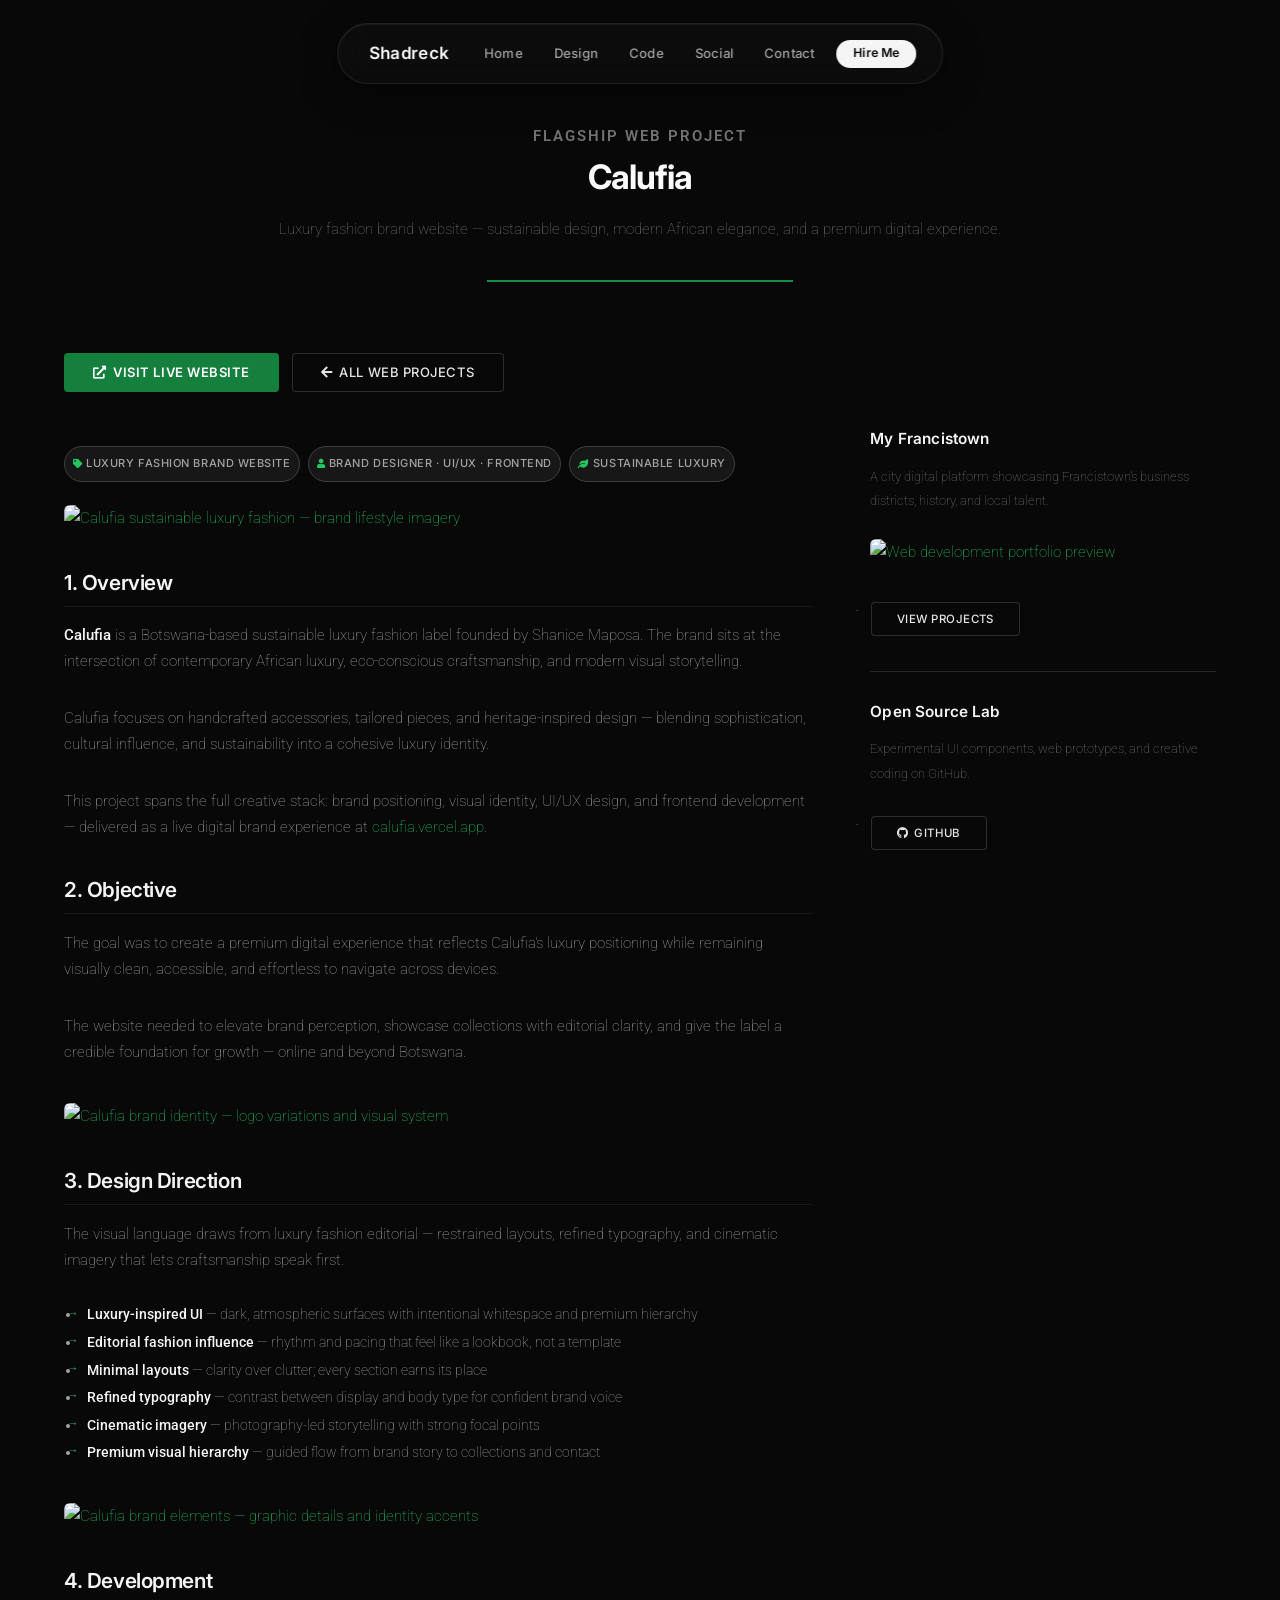
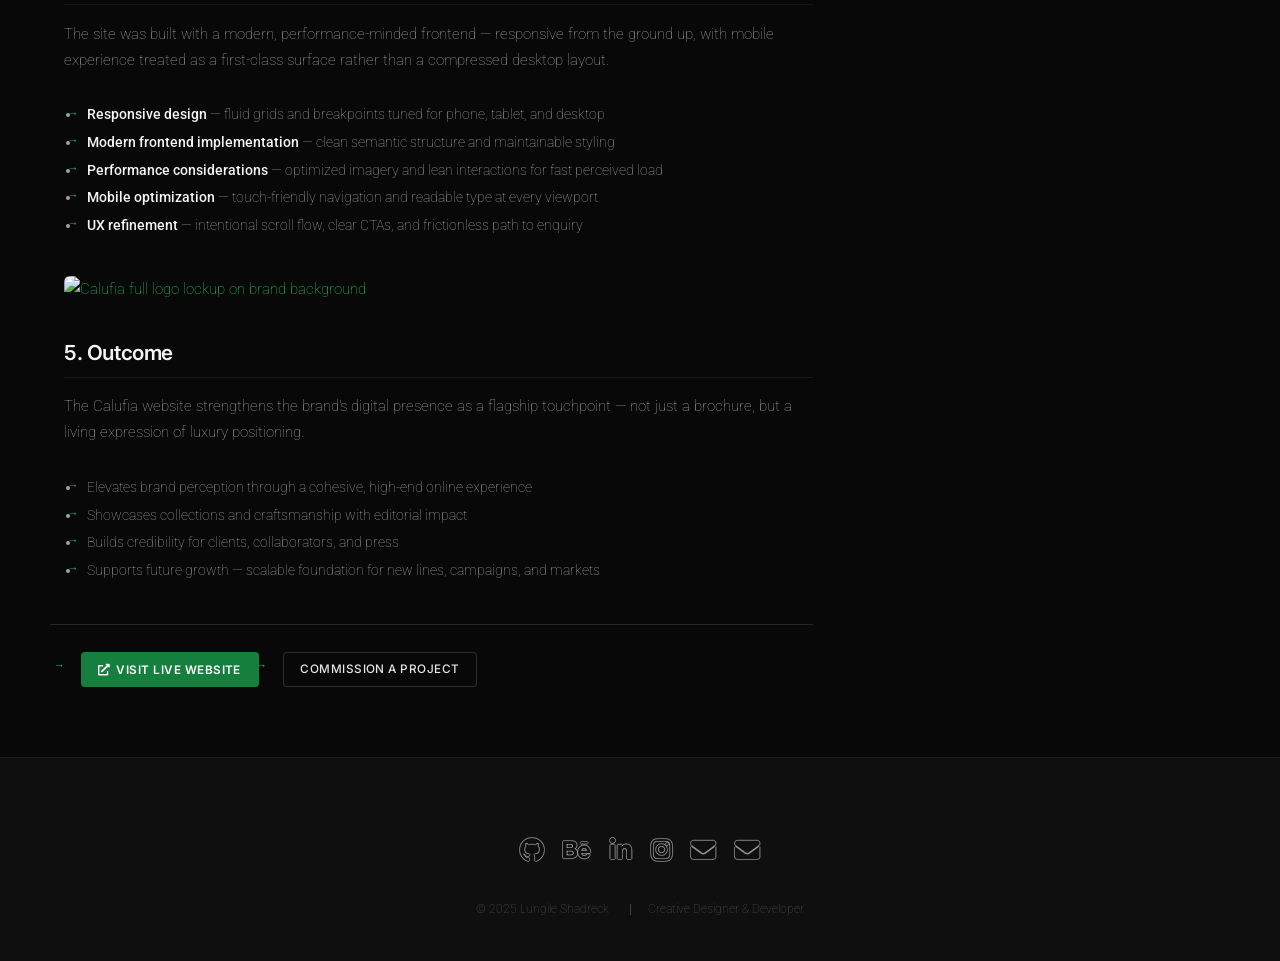
==== calufia-case-study.html @ bfe5c6f0 "temp upload chunk 1" ====
<!DOCTYPE HTML>
<html lang="en">

<head>
	<title>Calufia — Luxury Fashion Brand Website | Case Study</title>
	<meta charset="utf-8" />
	<meta name="viewport" content="width=device-width, initial-scale=1, user-scalable=no" />
	<meta name="description" content="Case study: Calufia — sustainable luxury fashion brand website. Brand identity, UI/UX, and frontend development by Lungile Shadreck for Shanice Maposa, Botswana." />
	<meta name="author" content="Lungile Shadreck" />
	<meta name="theme-color" content="#080808" />
	<link rel="stylesheet" href="assets/css/main.css" />
	<link rel="stylesheet" href="assets/css/enhancements.css" />
	<link rel="stylesheet" href="assets/css/theme.css" />
	<noscript>
		<link rel="stylesheet" href="assets/css/noscript.css" />
	</noscript>
</head>

<body class="is-preload">
	<div id="scroll-progress" aria-hidden="true"></div>

	<div id="page-wrapper">

		<header id="header" role="banner">
			<div class="header-inner">
				<h1 id="logo"><a href="index.html">Shadreck</a></h1>
				<button type="button" id="nav-toggle" class="nav-toggle" aria-label="Open menu" aria-expanded="false" aria-controls="nav">
					<span class="nav-toggle__bars" aria-hidden="true"></span>
				</button>
				<nav id="nav" role="navigation" aria-label="Main navigation">
					<button type="button" class="nav-close" aria-label="Close menu">
						<i class="fas fa-times" aria-hidden="true"></i>
					</button>
					<ul>
						<li><a href="index.html">Home</a></li>
						<li><a href="left-sidebar.html">Design</a></li>
						<li><a href="right-sidebar.html">Code</a></li>
						<li><a href="no-sidebar.html">Social</a></li>
						<li><a href="elements.html">Contact</a></li>
						<li class="nav-cta"><a href="elements.html" class="button primary">Hire Me</a></li>
					</ul>
					<div class="nav-social" aria-label="Social links">
						<a href="https://github.com/LungileShadreck" target="_blank" rel="noopener noreferrer" aria-label="GitHub"><i class="fab fa-github" aria-hidden="true"></i></a>
						<a href="https://www.behance.net/theroom8" target="_blank" rel="noopener noreferrer" aria-label="Behance"><i class="fab fa-behance" aria-hidden="true"></i></a>
						<a href="https://www.linkedin.com/in/lungile-shadreck" target="_blank" rel="noopener noreferrer" aria-label="LinkedIn"><i class="fab fa-linkedin-in" aria-hidden="true"></i></a>
						<a href="https://www.instagram.com/theroom.creates?igsh=MXV1eTd1aTl1cGI1aw==" target="_blank" rel="noopener noreferrer" aria-label="Instagram"><i class="fab fa-instagram" aria-hidden="true"></i></a>
					</div>
				</nav>
			</div>
		</header>

		<main id="main" class="wrapper style1" role="main">
			<div class="container">
				<header class="major case-study-header">
					<p class="project-eyebrow">Flagship Web Project</p>
					<h2>Calufia</h2>
					<p>Luxury fashion brand website — sustainable design, modern African elegance, and a premium digital experience.</p>
				</header>

				<div class="case-study-hero-cta">
					<a href="https://calufia.vercel.app/" target="_blank" rel="noopener noreferrer" class="button primary icon solid fa-external-link-alt">Visit Live Website</a>
					<a href="right-sidebar.html" class="button icon solid fa-arrow-left">All Web Projects</a>
				</div>

				<div class="row gtr-150">
					<div class="col-8 col-12-medium">

						<section id="content" class="fade-in case-study-body">

							<div class="case-meta" aria-label="Project details">
								<span class="case-meta-tag"><i class="fas fa-tag" aria-hidden="true"></i> Luxury Fashion Brand Website</span>
								<span class="case-meta-tag"><i class="fas fa-user" aria-hidden="true"></i> Brand Designer · UI/UX · Frontend</span>
								<span class="case-meta-tag"><i class="fas fa-leaf" aria-hidden="true"></i> Sustainable Luxury</span>
							</div>

							<a href="https://calufia.vercel.app/" target="_blank" rel="noopener noreferrer" class="image fit case-study-hero-image" aria-label="Calufia website — open live site">
								<img src="images/Core Projects/Client Logos/calufia/lifestyle.jpg"
									alt="Calufia sustainable luxury fashion — brand lifestyle imagery" loading="eager" decoding="async" />
							</a>

							<section class="case-study-section" aria-labelledby="overview-heading">
								<h3 id="overview-heading">1. Overview</h3>
								<p><strong>Calufia</strong> is a Botswana-based sustainable luxury fashion label founded by Shanice Maposa. The brand sits at the intersection of contemporary African luxury, eco-conscious craftsmanship, and modern visual storytelling.</p>
								<p>Calufia focuses on handcrafted accessories, tailored pieces, and heritage-inspired design — blending sophistication, cultural influence, and sustainability into a cohesive luxury identity.</p>
								<p>This project spans the full creative stack: brand positioning, visual identity, UI/UX design, and frontend development — delivered as a live digital brand experience at <a href="https://calufia.vercel.app/" target="_blank" rel="noopener noreferrer">calufia.vercel.app</a>.</p>
							</section>

							<section class="case-study-section" aria-labelledby="objective-heading">
								<h3 id="objective-heading">2. Objective</h3>
								<p>The goal was to create a premium digital experience that reflects Calufia's luxury positioning while remaining visually clean, accessible, and effortless to navigate across devices.</p>
								<p>The website needed to elevate brand perception, showcase collections with editorial clarity, and give the label a credible foundation for growth — online and beyond Botswana.</p>
							</section>

							<a href="https://calufia.vercel.app/" target="_blank" rel="noopener noreferrer" class="image fit" aria-label="Calufia brand identity system">
								<img src="images/Core Projects/Client Logos/calufia/logo-variations.jpg"
									alt="Calufia brand identity — logo variations and visual system" loading="lazy" decoding="async" />
							</a>

							<section class="case-study-section" aria-labelledby="design-heading">
								<h3 id="design-heading">3. Design Direction</h3>
								<p>The visual language draws from luxury fashion editorial — restrained layouts, refined typography, and cinematic imagery that lets craftsmanship speak first.</p>
								<ul>
									<li><strong>Luxury-inspired UI</strong> — dark, atmospheric surfaces with intentional whitespace and premium hierarchy</li>
									<li><strong>Editorial fashion influence</strong> — rhythm and pacing that feel like a lookbook, not a template</li>
									<li><strong>Minimal layouts</strong> — clarity over clutter; every section earns its place</li>
									<li><strong>Refined typography</strong> — contrast between display and body type for confident brand voice</li>
									<li><strong>Cinematic imagery</strong> — photography-led storytelling with strong focal points</li>
									<li><strong>Premium visual hierarchy</strong> — guided flow from brand story to collections and contact</li>
								</ul>
							</section>

							<a href="https://calufia.vercel.app/" target="_blank" rel="noopener noreferrer" class="image fit" aria-label="Calufia brand elements">
								<img src="images/Core Projects/Client Logos/calufia/brand-element.png"
									alt="Calufia brand elements — graphic details and identity accents" loading="lazy" decoding="async" />
							</a>

							<section class="case-study-section" aria-labelledby="development-heading">
								<h3 id="development-heading">4. Development</h3>
								<p>The site was built with a modern, performance-minded frontend — responsive from the ground up, with mobile experience treated as a first-class surface rather than a compressed desktop layout.</p>
								<ul>
									<li><strong>Responsive design</strong> — fluid grids and breakpoints tuned for phone, tablet, and desktop</li>
									<li><strong>Modern frontend implementation</strong> — clean semantic structure and maintainable styling</li>
									<li><strong>Performance considerations</strong> — optimized imagery and lean interactions for fast perceived load</li>
									<li><strong>Mobile optimization</strong> — touch-friendly navigation and readable type at every viewport</li>
									<li><strong>UX refinement</strong> — intentional scroll flow, clear CTAs, and frictionless path to enquiry</li>
								</ul>
							</section>

							<a href="https://calufia.vercel.app/" target="_blank" rel="noopener noreferrer" class="image fit" aria-label="Calufia full logo lockup">
								<img src="images/Core Projects/Client Logos/calufia/logo-full.png"
									alt="Calufia full logo lockup on brand background" loading="lazy" decoding="async" />
							</a>

							<section class="case-study-section" aria-labelledby="outcome-heading">
								<h3 id="outcome-heading">5. Outcome</h3>
								<p>The Calufia website strengthens the brand's digital presence as a flagship touchpoint — not just a brochure, but a living expression of luxury positioning.</p>
								<ul>
									<li>Elevates brand perception through a cohesive, high-end online experience</li>
									<li>Showcases collections and craftsmanship with editorial impact</li>
									<li>Builds credibility for clients, collaborators, and press</li>
									<li>Supports future growth — scalable foundation for new lines, campaigns, and markets</li>
								</ul>
							</section>

							<ul class="actions project-cta-group case-study-footer-cta">
								<li>
									<a href="https://calufia.vercel.app/" target="_blank" rel="noopener noreferrer" class="button primary icon solid fa-external-link-alt">Visit Live Website</a>
								</li>
								<li>
									<a href="elements.html" class="button">Commission a Project</a>
								</li>
							</ul>
						</section>

					</div>
					<div class="col-4 col-12-medium">

						<section id="sidebar" class="case-study-sidebar" aria-label="Related web projects">
							<section>
								<h3>My Francistown</h3>
								<p>A city digital platform showcasing Francistown's business districts, history, and local talent.</p>
								<a href="right-sidebar.html" class="image fit" aria-label="View web projects">
									<img src="images/Core Projects/personal/banner.jpg"
										alt="Web development portfolio preview" loading="lazy" decoding="async" />
								</a>
								<footer>
									<ul class="actions">
										<li><a href="right-sidebar.html" class="button">View Projects</a></li>
									</ul>
								</footer>
							</section>
							<hr />
							<section>
								<h3>Open Source Lab</h3>
								<p>Experimental UI components, web prototypes, and creative coding on GitHub.</p>
								<footer>
									<ul class="actions">
										<li><a href="https://github.com/LungileShadreck" target="_blank" rel="noopener noreferrer" class="button icon brands fa-github">GitHub</a></li>
									</ul>
								</footer>
							</section>
						</section>

					</div>
				</div>
			</div>
		</main>

		<footer id="footer" role="contentinfo">
			<ul class="icons" aria-label="Social media links">
				<li><a href="https://github.com/LungileShadreck" target="_blank" rel="noopener noreferrer" class="icon brands alt fa-github" aria-label="GitHub"><span class="label">GitHub</span></a></li>
				<li><a href="https://www.behance.net/theroom8" target="_blank" rel="noopener noreferrer" class="icon brands alt fa-behance" aria-label="Behance"><span class="label">Behance</span></a></li>
				<li><a href="https://www.linkedin.com/in/lungile-shadreck" target="_blank" rel="noopener noreferrer" class="icon brands alt fa-linkedin-in" aria-label="LinkedIn"><span class="label">LinkedIn</span></a></li>
				<li><a href="https://www.instagram.com/theroom.creates?igsh=MXV1eTd1aTl1cGI1aw==" target="_blank" rel="noopener noreferrer" class="icon brands alt fa-instagram" aria-label="Instagram"><span class="label">Instagram</span></a></li>
				<li><a href="mailto:theroomcreate@gmail.com" class="icon solid alt fa-envelope" aria-label="Email The Room"><span class="label">Email The Room</span></a></li>
				<li><a href="mailto:lungileshadreck@gmail.com" class="icon solid alt fa-envelope" aria-label="Email Lungile"><span class="label">Email Lungile</span></a></li>
			</ul>
			<ul class="copyright">
				<li>&copy; 2025 Lungile Shadreck</li>
				<li>Creative Designer &amp; Developer</li>
			</ul>
		</footer>

		<button id="scroll-top" aria-label="Back to top"><i class="fas fa-chevron-up" aria-hidden="true"></i></button>

	</div>

	<script src="assets/js/jquery.min.js"></script>
	<script src="assets/js/jquery.scrolly.min.js"></script>
	<script src="assets/js/jquery.dropotron.min.js"></script>
	<script src="assets/js/jquery.scrollex.min.js"></script>
	<script src="assets/js/browser.min.js"></script>
	<script src="assets/js/breakpoints.min.js"></script>
	<script src="assets/js/util.js"></script>
	<script src="assets/js/main.js"></script>
	<script src="assets/js/nav.js"></script>
	<script src="assets/js/portfolio.js"></script>

</body>

</html>
---- assets/css/main.css ----
﻿@import url("fontawesome-all.min.css");
@import url("https://fonts.googleapis.com/css?family=Roboto:100,300,100italic,300italic");

/*
	Shadreck Portfolio
	html5up.net | @ajlkn
	Free for personal and commercial use under the CCA 3.0 license (html5up.net/license)
*/

html, body, div, span, applet, object,
iframe, h1, h2, h3, h4, h5, h6, p, blockquote,
pre, a, abbr, acronym, address, big, cite,
code, del, dfn, em, img, ins, kbd, q, s, samp,
small, strike, strong, sub, sup, tt, var, b,
u, i, center, dl, dt, dd, ol, ul, li, fieldset,
form, label, legend, table, caption, tbody,
tfoot, thead, tr, th, td, article, aside,
canvas, details, embed, figure, figcaption,
footer, header, hgroup, menu, nav, output, ruby,
section, summary, time, mark, audio, video {
	margin: 0;
	padding: 0;
	border: 0;
	font-size: 100%;
	font: inherit;
	vertical-align: baseline;}

article, aside, details, figcaption, figure,
footer, header, hgroup, menu, nav, section {
	display: block;}

body {
	line-height: 1;
}

ol, ul {
	list-style: none;
}

blockquote, q {
	quotes: none;
}

	blockquote:before, blockquote:after, q:before, q:after {
		content: '';
		content: none;
	}

table {
	border-collapse: collapse;
	border-spacing: 0;
}

body {
	-webkit-text-size-adjust: none;
}

mark {
	background-color: transparent;
	color: inherit;
}

input::-moz-focus-inner {
	border: 0;
	padding: 0;
}

input, select, textarea {
	-moz-appearance: none;
	-webkit-appearance: none;
	-ms-appearance: none;
	appearance: none;
}

/* Basic */

	html {
		box-sizing: border-box;
	}

	*, *:before, *:after {
		box-sizing: inherit;
	}

	html, body {
		background: #1c1d26;
	}

	body.is-preload *, body.is-preload *:before, body.is-preload *:after {
		-moz-animation: none !important;
		-webkit-animation: none !important;
		-ms-animation: none !important;
		animation: none !important;
		-moz-transition: none !important;
		-webkit-transition: none !important;
		-ms-transition: none !important;
		transition: none !important;
	}

	body, input, select, textarea {
		color: rgba(255, 255, 255, 0.75);
		font-family: "Roboto", Helvetica, sans-serif;
		font-size: 15pt;
		font-weight: 100;
		line-height: 1.75em;
	}

	a {
		-moz-transition: border-color 0.2s ease-in-out, color 0.2s ease-in-out;
		-webkit-transition: border-color 0.2s ease-in-out, color 0.2s ease-in-out;
		-ms-transition: border-color 0.2s ease-in-out, color 0.2s ease-in-out;
		transition: border-color 0.2s ease-in-out, color 0.2s ease-in-out;
		border-bottom: dotted 1px;
		color: #2d6a4f;
		text-decoration: none;
	}

		a:hover {
			color: #2d6a4f !important;
			border-bottom-color: transparent;
		}

	strong, b {
		color: #ffffff;
		font-weight: 300;
	}

	em, i {
		font-style: italic;
	}

	p {
		margin: 0 0 2em 0;
	}

	h1, h2, h3, h4, h5, h6 {
		color: #ffffff;
		font-weight: 300;
		line-height: 1em;
		margin: 0 0 1em 0;
	}

		h1 a, h2 a, h3 a, h4 a, h5 a, h6 a {
			color: inherit;
			border: 0;
		}

	h2 {
		font-size: 2em;
		line-height: 1.5em;
		letter-spacing: -0.025em;
	}

	h3 {
		font-size: 1.35em;
		line-height: 1.5em;
	}

	h4 {
		font-size: 1.1em;
		line-height: 1.5em;
	}

	h5 {
		font-size: 0.9em;
		line-height: 1.5em;
	}

	h6 {
		font-size: 0.7em;
		line-height: 1.5em;
	}

	sub {
		font-size: 0.8em;
		position: relative;
		top: 0.5em;
	}

	sup {
		font-size: 0.8em;
		position: relative;
		top: -0.5em;
	}

	hr {
		border: 0;
		border-bottom: solid 1px rgba(255, 255, 255, 0.3);
		margin: 3em 0;
	}

		hr.major {
			margin: 4em 0;
		}

	blockquote {
		border-left: solid 4px rgba(255, 255, 255, 0.3);
		font-style: italic;
		margin: 0 0 2em 0;
		padding: 0.5em 0 0.5em 2em;
	}

	code {
		background: rgba(255, 255, 255, 0.075);
		border-radius: 4px;
		font-family: "Courier New", monospace;
		font-size: 0.9em;
		margin: 0 0.25em;
		padding: 0.25em 0.65em;
	}

	pre {
		-webkit-overflow-scrolling: touch;
		font-family: "Courier New", monospace;
		font-size: 0.9em;
		margin: 0 0 2em 0;
	}

		pre code {
			display: block;
			line-height: 1.75em;
			padding: 1em 1.5em;
			overflow-x: auto;
		}

	.align-left {
		text-align: left;
	}

	.align-center {
		text-align: center;
	}

	.align-right {
		text-align: right;
	}

/* Loader */

	@-moz-keyframes spinner-show {
		0% {
			opacity: 0;
		}

		100% {
			opacity: 1;
		}
	}

	@-webkit-keyframes spinner-show {
		0% {
			opacity: 0;
		}

		100% {
			opacity: 1;
		}
	}

	@-ms-keyframes spinner-show {
		0% {
			opacity: 0;
		}

		100% {
			opacity: 1;
		}
	}

	@keyframes spinner-show {
		0% {
			opacity: 0;
		}

		100% {
			opacity: 1;
		}
	}

	@-moz-keyframes spinner-hide {
		0% {
			color: rgba(255, 255, 255, 0.15);
			z-index: 100001;
			-moz-transform: scale(1) rotate(0deg);
			-webkit-transform: scale(1) rotate(0deg);
			-ms-transform: scale(1) rotate(0deg);
			transform: scale(1) rotate(0deg);
		}

		99% {
			color: #1c1d26;
			z-index: 100001;
			-moz-transform: scale(0.5) rotate(360deg);
			-webkit-transform: scale(0.5) rotate(360deg);
			-ms-transform: scale(0.5) rotate(360deg);
			transform: scale(0.5) rotate(360deg);
		}

		100% {
			color: #1c1d26;
			z-index: -1;
			-moz-transform: scale(0.5) rotate(360deg);
			-webkit-transform: scale(0.5) rotate(360deg);
			-ms-transform: scale(0.5) rotate(360deg);
			transform: scale(0.5) rotate(360deg);
		}
	}

	@-webkit-keyframes spinner-hide {
		0% {
			color: rgba(255, 255, 255, 0.15);
			z-index: 100001;
			-moz-transform: scale(1) rotate(0deg);
			-webkit-transform: scale(1) rotate(0deg);
			-ms-transform: scale(1) rotate(0deg);
			transform: scale(1) rotate(0deg);
		}

		99% {
			color: #1c1d26;
			z-index: 100001;
			-moz-transform: scale(0.5) rotate(360deg);
			-webkit-transform: scale(0.5) rotate(360deg);
			-ms-transform: scale(0.5) rotate(360deg);
			transform: scale(0.5) rotate(360deg);
		}

		100% {
			color: #1c1d26;
			z-index: -1;
			-moz-transform: scale(0.5) rotate(360deg);
			-webkit-transform: scale(0.5) rotate(360deg);
			-ms-transform: scale(0.5) rotate(360deg);
			transform: scale(0.5) rotate(360deg);
		}
	}

	@-ms-keyframes spinner-hide {
		0% {
			color: rgba(255, 255, 255, 0.15);
			z-index: 100001;
			-moz-transform: scale(1) rotate(0deg);
			-webkit-transform: scale(1) rotate(0deg);
			-ms-transform: scale(1) rotate(0deg);
			transform: scale(1) rotate(0deg);
		}

		99% {
			color: #1c1d26;
			z-index: 100001;
			-moz-transform: scale(0.5) rotate(360deg);
			-webkit-transform: scale(0.5) rotate(360deg);
			-ms-transform: scale(0.5) rotate(360deg);
			transform: scale(0.5) rotate(360deg);
		}

		100% {
			color: #1c1d26;
			z-index: -1;
			-moz-transform: scale(0.5) rotate(360deg);
			-webkit-transform: scale(0.5) rotate(360deg);
			-ms-transform: scale(0.5) rotate(360deg);
			transform: scale(0.5) rotate(360deg);
		}
	}

	@keyframes spinner-hide {
		0% {
			color: rgba(255, 255, 255, 0.15);
			z-index: 100001;
			-moz-transform: scale(1) rotate(0deg);
			-webkit-transform: scale(1) rotate(0deg);
			-ms-transform: scale(1) rotate(0deg);
			transform: scale(1) rotate(0deg);
		}

		99% {
			color: #1c1d26;
			z-index: 100001;
			-moz-transform: scale(0.5) rotate(360deg);
			-webkit-transform: scale(0.5) rotate(360deg);
			-ms-transform: scale(0.5) rotate(360deg);
			transform: scale(0.5) rotate(360deg);
		}

		100% {
			color: #1c1d26;
			z-index: -1;
			-moz-transform: scale(0.5) rotate(360deg);
			-webkit-transform: scale(0.5) rotate(360deg);
			-ms-transform: scale(0.5) rotate(360deg);
			transform: scale(0.5) rotate(360deg);
		}
	}

	@-moz-keyframes spinner-rotate {
		0% {
			-moz-transform: scale(1) rotate(0deg);
			-webkit-transform: scale(1) rotate(0deg);
			-ms-transform: scale(1) rotate(0deg);
			transform: scale(1) rotate(0deg);
		}

		100% {
			-moz-transform: scale(1) rotate(360deg);
			-webkit-transform: scale(1) rotate(360deg);
			-ms-transform: scale(1) rotate(360deg);
			transform: scale(1) rotate(360deg);
		}
	}

	@-webkit-keyframes spinner-rotate {
		0% {
			-moz-transform: scale(1) rotate(0deg);
			-webkit-transform: scale(1) rotate(0deg);
			-ms-transform: scale(1) rotate(0deg);
			transform: scale(1) rotate(0deg);
		}

		100% {
			-moz-transform: scale(1) rotate(360deg);
			-webkit-transform: scale(1) rotate(360deg);
			-ms-transform: scale(1) rotate(360deg);
			transform: scale(1) rotate(360deg);
		}
	}

	@-ms-keyframes spinner-rotate {
		0% {
			-moz-transform: scale(1) rotate(0deg);
			-webkit-transform: scale(1) rotate(0deg);
			-ms-transform: scale(1) rotate(0deg);
			transform: scale(1) rotate(0deg);
		}

		100% {
			-moz-transform: scale(1) rotate(360deg);
			-webkit-transform: scale(1) rotate(360deg);
			-ms-transform: scale(1) rotate(360deg);
			transform: scale(1) rotate(360deg);
		}
	}

	@keyframes spinner-rotate {
		0% {
			-moz-transform: scale(1) rotate(0deg);
			-webkit-transform: scale(1) rotate(0deg);
			-ms-transform: scale(1) rotate(0deg);
			transform: scale(1) rotate(0deg);
		}

		100% {
			-moz-transform: scale(1) rotate(360deg);
			-webkit-transform: scale(1) rotate(360deg);
			-ms-transform: scale(1) rotate(360deg);
			transform: scale(1) rotate(360deg);
		}
	}

	@-moz-keyframes overlay-hide {
		0% {
			opacity: 1;
			z-index: 100000;
		}

		15% {
			opacity: 1;
			z-index: 100000;
		}

		99% {
			opacity: 0;
			z-index: 100000;
		}

		100% {
			opacity: 0;
			z-index: -1;
		}
	}

	@-webkit-keyframes overlay-hide {
		0% {
			opacity: 1;
			z-index: 100000;
		}

		15% {
			opacity: 1;
			z-index: 100000;
		}

		99% {
			opacity: 0;
			z-index: 100000;
		}

		100% {
			opacity: 0;
			z-index: -1;
		}
	}

	@-ms-keyframes overlay-hide {
		0% {
			opacity: 1;
			z-index: 100000;
		}

		15% {
			opacity: 1;
			z-index: 100000;
		}

		99% {
			opacity: 0;
			z-index: 100000;
		}

		100% {
			opacity: 0;
			z-index: -1;
		}
	}

	@keyframes overlay-hide {
		0% {
			opacity: 1;
			z-index: 100000;
		}

		15% {
			opacity: 1;
			z-index: 100000;
		}

		99% {
			opacity: 0;
			z-index: 100000;
		}

		100% {
			opacity: 0;
			z-index: -1;
		}
	}

	body.landing {
		text-decoration: none;
	}

		body.landing:before {
			-moz-osx-font-smoothing: grayscale;
			-webkit-font-smoothing: antialiased;
			display: inline-block;
			font-style: normal;
			font-variant: normal;
			text-rendering: auto;
			line-height: 1;
			text-transform: none !important;
			font-family: 'Font Awesome 5 Free';
			font-weight: 900;
		}

		body.landing:before {
			-moz-animation: spinner-show 1.5s 1 0.25s ease forwards, spinner-hide 0.25s ease-in-out forwards !important;
			-webkit-animation: spinner-show 1.5s 1 0.25s ease forwards, spinner-hide 0.25s ease-in-out forwards !important;
			-ms-animation: spinner-show 1.5s 1 0.25s ease forwards, spinner-hide 0.25s ease-in-out forwards !important;
			animation: spinner-show 1.5s 1 0.25s ease forwards, spinner-hide 0.25s ease-in-out forwards !important;
			-moz-transform-origin: 50% 50%;
			-webkit-transform-origin: 50% 50%;
			-ms-transform-origin: 50% 50%;
			transform-origin: 50% 50%;
			color: rgba(255, 255, 255, 0.15);
			content: '\f1ce';
			cursor: default;
			display: block;
			font-size: 2em;
			height: 2em;
			left: 50%;
			line-height: 2em;
			margin: -1em 0 0 -1em;
			opacity: 0;
			position: fixed;
			text-align: center;
			top: 50%;
			width: 2em;
			z-index: -1;
		}

		body.landing:after {
			-moz-animation: overlay-hide 1.5s ease-in forwards !important;
			-webkit-animation: overlay-hide 1.5s ease-in forwards !important;
			-ms-animation: overlay-hide 1.5s ease-in forwards !important;
			animation: overlay-hide 1.5s ease-in forwards !important;
			background: #1c1d26;
			content: '';
			display: block;
			height: 100%;
			left: 0;
			opacity: 0;
			position: fixed;
			top: 0;
			width: 100%;
			z-index: -1;
		}

		body.landing.is-preload:before {
			-moz-animation: spinner-show 1.5s 1 0.25s ease forwards, spinner-rotate 0.75s infinite linear !important;
			-webkit-animation: spinner-show 1.5s 1 0.25s ease forwards, spinner-rotate 0.75s infinite linear !important;
			-ms-animation: spinner-show 1.5s 1 0.25s ease forwards, spinner-rotate 0.75s infinite linear !important;
			animation: spinner-show 1.5s 1 0.25s ease forwards, spinner-rotate 0.75s infinite linear !important;
			z-index: 100001;
		}

		body.landing.is-preload:after {
			-moz-animation: none !important;
			-webkit-animation: none !important;
			-ms-animation: none !important;
			animation: none !important;
			opacity: 1;
			z-index: 100000;
		}

	@media (-webkit-min-device-pixel-ratio: 2) {

		body.landing:before {
			line-height: 2.025em;
		}

	}

/* Container */

	.container {
		margin: 0 auto;
		max-width: calc(100% - 4em);
		width: 70em;
	}

		.container.xsmall {
			width: 17.5em;
		}

		.container.small {
			width: 35em;
		}

		.container.medium {
			width: 52.5em;
		}

		.container.large {
			width: 87.5em;
		}

		.container.xlarge {
			width: 105em;
		}

		.container.max {
			width: 100%;
		}

		@media screen and (max-width: 1280px) {

			.container {
				width: 90%;
				max-width: 100%;
			}

		}

		@media screen and (max-width: 980px) {

			.container {
				width: 100% !important;
			}

		}

/* Row */

	.row {
		display: flex;
		flex-wrap: wrap;
		box-sizing: border-box;
		align-items: stretch;
	}

		.row > * {
			box-sizing: border-box;
		}

		.row.gtr-uniform > * > :last-child {
			margin-bottom: 0;
		}

		.row.aln-left {
			justify-content: flex-start;
		}

		.row.aln-center {
			justify-content: center;
		}

		.row.aln-right {
			justify-content: flex-end;
		}

		.row.aln-top {
			align-items: flex-start;
		}

		.row.aln-middle {
			align-items: center;
		}

		.row.aln-bottom {
			align-items: flex-end;
		}

		.row > .imp {
			order: -1;
		}

		.row > .col-1 {
			width: 8.33333%;
		}

		.row > .off-1 {
			margin-left: 8.33333%;
		}

		.row > .col-2 {
			width: 16.66667%;
		}

		.row > .off-2 {
			margin-left: 16.66667%;
		}

		.row > .col-3 {
			width: 25%;
		}

		.row > .off-3 {
			margin-left: 25%;
		}

		.row > .col-4 {
			width: 33.33333%;
		}

		.row > .off-4 {
			margin-left: 33.33333%;
		}

		.row > .col-5 {
			width: 41.66667%;
		}

		.row > .off-5 {
			margin-left: 41.66667%;
		}

		.row > .col-6 {
			width: 50%;
		}

		.row > .off-6 {
			margin-left: 50%;
		}

		.row > .col-7 {
			width: 58.33333%;
		}

		.row > .off-7 {
			margin-left: 58.33333%;
		}

		.row > .col-8 {
			width: 66.66667%;
		}

		.row > .off-8 {
			margin-left: 66.66667%;
		}

		.row > .col-9 {
			width: 75%;
		}

		.row > .off-9 {
			margin-left: 75%;
		}

		.row > .col-10 {
			width: 83.33333%;
		}

		.row > .off-10 {
			margin-left: 83.33333%;
		}

		.row > .col-11 {
			width: 91.66667%;
		}

		.row > .off-11 {
			margin-left: 91.66667%;
		}

		.row > .col-12 {
			width: 100%;
		}

		.row > .off-12 {
			margin-left: 100%;
		}

		.row.gtr-0 {
			margin-top: 0;
			margin-left: 0em;
		}

			.row.gtr-0 > * {
				padding: 0 0 0 0em;
			}

			.row.gtr-0.gtr-uniform {
				margin-top: 0em;
			}

				.row.gtr-0.gtr-uniform > * {
					padding-top: 0em;
				}

		.row.gtr-25 {
			margin-top: 0;
			margin-left: -0.625em;
		}

			.row.gtr-25 > * {
				padding: 0 0 0 0.625em;
			}

			.row.gtr-25.gtr-uniform {
				margin-top: -0.625em;
			}

				.row.gtr-25.gtr-uniform > * {
					padding-top: 0.625em;
				}

		.row.gtr-50 {
			margin-top: 0;
			margin-left: -1.25em;
		}

			.row.gtr-50 > * {
				padding: 0 0 0 1.25em;
			}

			.row.gtr-50.gtr-uniform {
				margin-top: -1.25em;
			}

				.row.gtr-50.gtr-uniform > * {
					padding-top: 1.25em;
				}

		.row {
			margin-top: 0;
			margin-left: -2.5em;
		}

			.row > * {
				padding: 0 0 0 2.5em;
			}

			.row.gtr-uniform {
				margin-top: -2.5em;
			}

				.row.gtr-uniform > * {
					padding-top: 2.5em;
				}

		.row.gtr-150 {
			margin-top: 0;
			margin-left: -3.75em;
		}

			.row.gtr-150 > * {
				padding: 0 0 0 3.75em;
			}

			.row.gtr-150.gtr-uniform {
				margin-top: -3.75em;
			}

				.row.gtr-150.gtr-uniform > * {
					padding-top: 3.75em;
				}

		.row.gtr-200 {
			margin-top: 0;
			margin-left: -5em;
		}

			.row.gtr-200 > * {
				padding: 0 0 0 5em;
			}

			.row.gtr-200.gtr-uniform {
				margin-top: -5em;
			}

				.row.gtr-200.gtr-uniform > * {
					padding-top: 5em;
				}

		@media screen and (max-width: 1680px) {

			.row {
				display: flex;
				flex-wrap: wrap;
				box-sizing: border-box;
				align-items: stretch;
			}

				.row > * {
					box-sizing: border-box;
				}

				.row.gtr-uniform > * > :last-child {
					margin-bottom: 0;
				}

				.row.aln-left {
					justify-content: flex-start;
				}

				.row.aln-center {
					justify-content: center;
				}

				.row.aln-right {
					justify-content: flex-end;
				}

				.row.aln-top {
					align-items: flex-start;
				}

				.row.aln-middle {
					align-items: center;
				}

				.row.aln-bottom {
					align-items: flex-end;
				}

				.row > .imp-xlarge {
					order: -1;
				}

				.row > .col-1-xlarge {
					width: 8.33333%;
				}

				.row > .off-1-xlarge {
					margin-left: 8.33333%;
				}

				.row > .col-2-xlarge {
					width: 16.66667%;
				}

				.row > .off-2-xlarge {
					margin-left: 16.66667%;
				}

				.row > .col-3-xlarge {
					width: 25%;
				}

				.row > .off-3-xlarge {
					margin-left: 25%;
				}

				.row > .col-4-xlarge {
					width: 33.33333%;
				}

				.row > .off-4-xlarge {
					margin-left: 33.33333%;
				}

				.row > .col-5-xlarge {
					width: 41.66667%;
				}

				.row > .off-5-xlarge {
					margin-left: 41.66667%;
				}

				.row > .col-6-xlarge {
					width: 50%;
				}

				.row > .off-6-xlarge {
					margin-left: 50%;
				}

				.row > .col-7-xlarge {
					width: 58.33333%;
				}

				.row > .off-7-xlarge {
					margin-left: 58.33333%;
				}

				.row > .col-8-xlarge {
					width: 66.66667%;
				}

				.row > .off-8-xlarge {
					margin-left: 66.66667%;
				}

				.row > .col-9-xlarge {
					width: 75%;
				}

				.row > .off-9-xlarge {
					margin-left: 75%;
				}

				.row > .col-10-xlarge {
					width: 83.33333%;
				}

				.row > .off-10-xlarge {
					margin-left: 83.33333%;
				}

				.row > .col-11-xlarge {
					width: 91.66667%;
				}

				.row > .off-11-xlarge {
					margin-left: 91.66667%;
				}

				.row > .col-12-xlarge {
					width: 100%;
				}

				.row > .off-12-xlarge {
					margin-left: 100%;
				}

				.row.gtr-0 {
					margin-top: 0;
					margin-left: 0em;
				}

					.row.gtr-0 > * {
						padding: 0 0 0 0em;
					}

					.row.gtr-0.gtr-uniform {
						margin-top: 0em;
					}

						.row.gtr-0.gtr-uniform > * {
							padding-top: 0em;
						}

				.row.gtr-25 {
					margin-top: 0;
					margin-left: -0.625em;
				}

					.row.gtr-25 > * {
						padding: 0 0 0 0.625em;
					}

					.row.gtr-25.gtr-uniform {
						margin-top: -0.625em;
					}

						.row.gtr-25.gtr-uniform > * {
							padding-top: 0.625em;
						}

				.row.gtr-50 {
					margin-top: 0;
					margin-left: -1.25em;
				}

					.row.gtr-50 > * {
						padding: 0 0 0 1.25em;
					}

					.row.gtr-50.gtr-uniform {
						margin-top: -1.25em;
					}

						.row.gtr-50.gtr-uniform > * {
							padding-top: 1.25em;
						}

				.row {
					margin-top: 0;
					margin-left: -2.5em;
				}

					.row > * {
						padding: 0 0 0 2.5em;
					}

					.row.gtr-uniform {
						margin-top: -2.5em;
					}

						.row.gtr-uniform > * {
							padding-top: 2.5em;
						}

				.row.gtr-150 {
					margin-top: 0;
					margin-left: -3.75em;
				}

					.row.gtr-150 > * {
						padding: 0 0 0 3.75em;
					}

					.row.gtr-150.gtr-uniform {
						margin-top: -3.75em;
					}

						.row.gtr-150.gtr-uniform > * {
							padding-top: 3.75em;
						}

				.row.gtr-200 {
					margin-top: 0;
					margin-left: -5em;
				}

					.row.gtr-200 > * {
						padding: 0 0 0 5em;
					}

					.row.gtr-200.gtr-uniform {
						margin-top: -5em;
					}

						.row.gtr-200.gtr-uniform > * {
							padding-top: 5em;
						}

		}

		@media screen and (max-width: 1280px) {

			.row {
				display: flex;
				flex-wrap: wrap;
				box-sizing: border-box;
				align-items: stretch;
			}

				.row > * {
					box-sizing: border-box;
				}

				.row.gtr-uniform > * > :last-child {
					margin-bottom: 0;
				}

				.row.aln-left {
					justify-content: flex-start;
				}

				.row.aln-center {
					justify-content: center;
				}

				.row.aln-right {
					justify-content: flex-end;
				}

				.row.aln-top {
					align-items: flex-start;
				}

				.row.aln-middle {
					align-items: center;
				}

				.row.aln-bottom {
					align-items: flex-end;
				}

				.row > .imp-large {
					order: -1;
				}

				.row > .col-1-large {
					width: 8.33333%;
				}

				.row > .off-1-large {
					margin-left: 8.33333%;
				}

				.row > .col-2-large {
					width: 16.66667%;
				}

				.row > .off-2-large {
					margin-left: 16.66667%;
				}

				.row > .col-3-large {
					width: 25%;
				}

				.row > .off-3-large {
					margin-left: 25%;
				}

				.row > .col-4-large {
					width: 33.33333%;
				}

				.row > .off-4-large {
					margin-left: 33.33333%;
				}

				.row > .col-5-large {
					width: 41.66667%;
				}

				.row > .off-5-large {
					margin-left: 41.66667%;
				}

				.row > .col-6-large {
					width: 50%;
				}

				.row > .off-6-large {
					margin-left: 50%;
				}

				.row > .col-7-large {
					width: 58.33333%;
				}

				.row > .off-7-large {
					margin-left: 58.33333%;
				}

				.row > .col-8-large {
					width: 66.66667%;
				}

				.row > .off-8-large {
					margin-left: 66.66667%;
				}

				.row > .col-9-large {
					width: 75%;
				}

				.row > .off-9-large {
					margin-left: 75%;
				}

				.row > .col-10-large {
					width: 83.33333%;
				}

				.row > .off-10-large {
					margin-left: 83.33333%;
				}

				.row > .col-11-large {
					width: 91.66667%;
				}

				.row > .off-11-large {
					margin-left: 91.66667%;
				}

				.row > .col-12-large {
					width: 100%;
				}

				.row > .off-12-large {
					margin-left: 100%;
				}

				.row.gtr-0 {
					margin-top: 0;
					margin-left: 0em;
				}

					.row.gtr-0 > * {
						padding: 0 0 0 0em;
					}

					.row.gtr-0.gtr-uniform {
						margin-top: 0em;
					}

						.row.gtr-0.gtr-uniform > * {
							padding-top: 0em;
						}

				.row.gtr-25 {
					margin-top: 0;
					margin-left: -0.625em;
				}

					.row.gtr-25 > * {
						padding: 0 0 0 0.625em;
					}

					.row.gtr-25.gtr-uniform {
						margin-top: -0.625em;
					}

						.row.gtr-25.gtr-uniform > * {
							padding-top: 0.625em;
						}

				.row.gtr-50 {
					margin-top: 0;
					margin-left: -1.25em;
				}

					.row.gtr-50 > * {
						padding: 0 0 0 1.25em;
					}

					.row.gtr-50.gtr-uniform {
						margin-top: -1.25em;
					}

						.row.gtr-50.gtr-uniform > * {
							padding-top: 1.25em;
						}

				.row {
					margin-top: 0;
					margin-left: -2.5em;
				}

					.row > * {
						padding: 0 0 0 2.5em;
					}

					.row.gtr-uniform {
						margin-top: -2.5em;
					}

						.row.gtr-uniform > * {
							padding-top: 2.5em;
						}

				.row.gtr-150 {
					margin-top: 0;
					margin-left: -3.75em;
				}

					.row.gtr-150 > * {
						padding: 0 0 0 3.75em;
					}

					.row.gtr-150.gtr-uniform {
						margin-top: -3.75em;
					}

						.row.gtr-150.gtr-uniform > * {
							padding-top: 3.75em;
						}

				.row.gtr-200 {
					margin-top: 0;
					margin-left: -5em;
				}

					.row.gtr-200 > * {
						padding: 0 0 0 5em;
					}

					.row.gtr-200.gtr-uniform {
						margin-top: -5em;
					}

						.row.gtr-200.gtr-uniform > * {
							padding-top: 5em;
						}

		}

		@media screen and (max-width: 980px) {

			.row {
				display: flex;
				flex-wrap: wrap;
				box-sizing: border-box;
				align-items: stretch;
			}

				.row > * {
					box-sizing: border-box;
				}

				.row.gtr-uniform > * > :last-child {
					margin-bottom: 0;
				}

				.row.aln-left {
					justify-content: flex-start;
				}

				.row.aln-center {
					justify-content: center;
				}

				.row.aln-right {
					justify-content: flex-end;
				}

				.row.aln-top {
					align-items: flex-start;
				}

				.row.aln-middle {
					align-items: center;
				}

				.row.aln-bottom {
					align-items: flex-end;
				}

				.row > .imp-medium {
					order: -1;
				}

				.row > .col-1-medium {
					width: 8.33333%;
				}

				.row > .off-1-medium {
					margin-left: 8.33333%;
				}

				.row > .col-2-medium {
					width: 16.66667%;
				}

				.row > .off-2-medium {
					margin-left: 16.66667%;
				}

				.row > .col-3-medium {
					width: 25%;
				}

				.row > .off-3-medium {
					margin-left: 25%;
				}

				.row > .col-4-medium {
					width: 33.33333%;
				}

				.row > .off-4-medium {
					margin-left: 33.33333%;
				}

				.row > .col-5-medium {
					width: 41.66667%;
				}

				.row > .off-5-medium {
					margin-left: 41.66667%;
				}

				.row > .col-6-medium {
					width: 50%;
				}

				.row > .off-6-medium {
					margin-left: 50%;
				}

				.row > .col-7-medium {
					width: 58.33333%;
				}

				.row > .off-7-medium {
					margin-left: 58.33333%;
				}

				.row > .col-8-medium {
					width: 66.66667%;
				}

				.row > .off-8-medium {
					margin-left: 66.66667%;
				}

				.row > .col-9-medium {
					width: 75%;
				}

				.row > .off-9-medium {
					margin-left: 75%;
				}

				.row > .col-10-medium {
					width: 83.33333%;
				}

				.row > .off-10-medium {
					margin-left: 83.33333%;
				}

				.row > .col-11-medium {
					width: 91.66667%;
				}

				.row > .off-11-medium {
					margin-left: 91.66667%;
				}

				.row > .col-12-medium {
					width: 100%;
				}

				.row > .off-12-medium {
					margin-left: 100%;
				}

				.row.gtr-0 {
					margin-top: 0;
					margin-left: 0em;
				}

					.row.gtr-0 > * {
						padding: 0 0 0 0em;
					}

					.row.gtr-0.gtr-uniform {
						margin-top: 0em;
					}

						.row.gtr-0.gtr-uniform > * {
							padding-top: 0em;
						}

				.row.gtr-25 {
					margin-top: 0;
					margin-left: -0.625em;
				}

					.row.gtr-25 > * {
						padding: 0 0 0 0.625em;
					}

					.row.gtr-25.gtr-uniform {
						margin-top: -0.625em;
					}

						.row.gtr-25.gtr-uniform > * {
							padding-top: 0.625em;
						}

				.row.gtr-50 {
					margin-top: 0;
					margin-left: -1.25em;
				}

					.row.gtr-50 > * {
						padding: 0 0 0 1.25em;
					}

					.row.gtr-50.gtr-uniform {
						margin-top: -1.25em;
					}

						.row.gtr-50.gtr-uniform > * {
							padding-top: 1.25em;
						}

				.row {
					margin-top: 0;
					margin-left: -2.5em;
				}

					.row > * {
						padding: 0 0 0 2.5em;
					}

					.row.gtr-uniform {
						margin-top: -2.5em;
					}

						.row.gtr-uniform > * {
							padding-top: 2.5em;
						}

				.row.gtr-150 {
					margin-top: 0;
					margin-left: -3.75em;
				}

					.row.gtr-150 > * {
						padding: 0 0 0 3.75em;
					}

					.row.gtr-150.gtr-uniform {
						margin-top: -3.75em;
					}

						.row.gtr-150.gtr-uniform > * {
							padding-top: 3.75em;
						}

				.row.gtr-200 {
					margin-top: 0;
					margin-left: -5em;
				}

					.row.gtr-200 > * {
						padding: 0 0 0 5em;
					}

					.row.gtr-200.gtr-uniform {
						margin-top: -5em;
					}

						.row.gtr-200.gtr-uniform > * {
							padding-top: 5em;
						}

		}

		@media screen and (max-width: 736px) {

			.row {
				display: flex;
				flex-wrap: wrap;
				box-sizing: border-box;
				align-items: stretch;
			}

				.row > * {
					box-sizing: border-box;
				}

				.row.gtr-uniform > * > :last-child {
					margin-bottom: 0;
				}

				.row.aln-left {
					justify-content: flex-start;
				}

				.row.aln-center {
					justify-content: center;
				}

				.row.aln-right {
					justify-content: flex-end;
				}

				.row.aln-top {
					align-items: flex-start;
				}

				.row.aln-middle {
					align-items: center;
				}

				.row.aln-bottom {
					align-items: flex-end;
				}

				.row > .imp-small {
					order: -1;
				}

				.row > .col-1-small {
					width: 8.33333%;
				}

				.row > .off-1-small {
					margin-left: 8.33333%;
				}

				.row > .col-2-small {
					width: 16.66667%;
				}

				.row > .off-2-small {
					margin-left: 16.66667%;
				}

				.row > .col-3-small {
					width: 25%;
				}

				.row > .off-3-small {
					margin-left: 25%;
				}

				.row > .col-4-small {
					width: 33.33333%;
				}

				.row > .off-4-small {
					margin-left: 33.33333%;
				}

				.row > .col-5-small {
					width: 41.66667%;
				}

				.row > .off-5-small {
					margin-left: 41.66667%;
				}

				.row > .col-6-small {
					width: 50%;
				}

				.row > .off-6-small {
					margin-left: 50%;
				}

				.row > .col-7-small {
					width: 58.33333%;
				}

				.row > .off-7-small {
					margin-left: 58.33333%;
				}

				.row > .col-8-small {
					width: 66.66667%;
				}

				.row > .off-8-small {
					margin-left: 66.66667%;
				}

				.row > .col-9-small {
					width: 75%;
				}

				.row > .off-9-small {
					margin-left: 75%;
				}

				.row > .col-10-small {
					width: 83.33333%;
				}

				.row > .off-10-small {
					margin-left: 83.33333%;
				}

				.row > .col-11-small {
					width: 91.66667%;
				}

				.row > .off-11-small {
					margin-left: 91.66667%;
				}

				.row > .col-12-small {
					width: 100%;
				}

				.row > .off-12-small {
					margin-left: 100%;
				}

				.row.gtr-0 {
					margin-top: 0;
					margin-left: 0em;
				}

					.row.gtr-0 > * {
						padding: 0 0 0 0em;
					}

					.row.gtr-0.gtr-uniform {
						margin-top: 0em;
					}

						.row.gtr-0.gtr-uniform > * {
							padding-top: 0em;
						}

				.row.gtr-25 {
					margin-top: 0;
					margin-left: -0.625em;
				}

					.row.gtr-25 > * {
						padding: 0 0 0 0.625em;
					}

					.row.gtr-25.gtr-uniform {
						margin-top: -0.625em;
					}

						.row.gtr-25.gtr-uniform > * {
							padding-top: 0.625em;
						}

				.row.gtr-50 {
					margin-top: 0;
					margin-left: -1.25em;
				}

					.row.gtr-50 > * {
						padding: 0 0 0 1.25em;
					}

					.row.gtr-50.gtr-uniform {
						margin-top: -1.25em;
					}

						.row.gtr-50.gtr-uniform > * {
							padding-top: 1.25em;
						}

				.row {
					margin-top: 0;
					margin-left: -2.5em;
				}

					.row > * {
						padding: 0 0 0 2.5em;
					}

					.row.gtr-uniform {
						margin-top: -2.5em;
					}

						.row.gtr-uniform > * {
							padding-top: 2.5em;
						}

				.row.gtr-150 {
					margin-top: 0;
					margin-left: -3.75em;
				}

					.row.gtr-150 > * {
						padding: 0 0 0 3.75em;
					}

					.row.gtr-150.gtr-uniform {
						margin-top: -3.75em;
					}

						.row.gtr-150.gtr-uniform > * {
							padding-top: 3.75em;
						}

				.row.gtr-200 {
					margin-top: 0;
					margin-left: -5em;
				}

					.row.gtr-200 > * {
						padding: 0 0 0 5em;
					}

					.row.gtr-200.gtr-uniform {
						margin-top: -5em;
					}

						.row.gtr-200.gtr-uniform > * {
							padding-top: 5em;
						}

		}

		@media screen and (max-width: 480px) {

			.row {
				display: flex;
				flex-wrap: wrap;
				box-sizing: border-box;
				align-items: stretch;
			}

				.row > * {
					box-sizing: border-box;
				}

				.row.gtr-uniform > * > :last-child {
					margin-bottom: 0;
				}

				.row.aln-left {
					justify-content: flex-start;
				}

				.row.aln-center {
					justify-content: center;
				}

				.row.aln-right {
					justify-content: flex-end;
				}

				.row.aln-top {
					align-items: flex-start;
				}

				.row.aln-middle {
					align-items: center;
				}

				.row.aln-bottom {
					align-items: flex-end;
				}

				.row > .imp-xsmall {
					order: -1;
				}

				.row > .col-1-xsmall {
					width: 8.33333%;
				}

				.row > .off-1-xsmall {
					margin-left: 8.33333%;
				}

				.row > .col-2-xsmall {
					width: 16.66667%;
				}

				.row > .off-2-xsmall {
					margin-left: 16.66667%;
				}

				.row > .col-3-xsmall {
					width: 25%;
				}

				.row > .off-3-xsmall {
					margin-left: 25%;
				}

				.row > .col-4-xsmall {
					width: 33.33333%;
				}

				.row > .off-4-xsmall {
					margin-left: 33.33333%;
				}

				.row > .col-5-xsmall {
					width: 41.66667%;
				}

				.row > .off-5-xsmall {
					margin-left: 41.66667%;
				}

				.row > .col-6-xsmall {
					width: 50%;
				}

				.row > .off-6-xsmall {
					margin-left: 50%;
				}

				.row > .col-7-xsmall {
					width: 58.33333%;
				}

				.row > .off-7-xsmall {
					margin-left: 58.33333%;
				}

				.row > .col-8-xsmall {
					width: 66.66667%;
				}

				.row > .off-8-xsmall {
					margin-left: 66.66667%;
				}

				.row > .col-9-xsmall {
					width: 75%;
				}

				.row > .off-9-xsmall {
					margin-left: 75%;
				}

				.row > .col-10-xsmall {
					width: 83.33333%;
				}

				.row > .off-10-xsmall {
					margin-left: 83.33333%;
				}

				.row > .col-11-xsmall {
					width: 91.66667%;
				}

				.row > .off-11-xsmall {
					margin-left: 91.66667%;
				}

				.row > .col-12-xsmall {
					width: 100%;
				}

				.row > .off-12-xsmall {
					margin-left: 100%;
				}

				.row.gtr-0 {
					margin-top: 0;
					margin-left: 0em;
				}

					.row.gtr-0 > * {
						padding: 0 0 0 0em;
					}

					.row.gtr-0.gtr-uniform {
						margin-top: 0em;
					}

						.row.gtr-0.gtr-uniform > * {
							padding-top: 0em;
						}

				.row.gtr-25 {
					margin-top: 0;
					margin-left: -0.625em;
				}

					.row.gtr-25 > * {
						padding: 0 0 0 0.625em;
					}

					.row.gtr-25.gtr-uniform {
						margin-top: -0.625em;
					}

						.row.gtr-25.gtr-uniform > * {
							padding-top: 0.625em;
						}

				.row.gtr-50 {
					margin-top: 0;
					margin-left: -1.25em;
				}

					.row.gtr-50 > * {
						padding: 0 0 0 1.25em;
					}

					.row.gtr-50.gtr-uniform {
						margin-top: -1.25em;
					}

						.row.gtr-50.gtr-uniform > * {
							padding-top: 1.25em;
						}

				.row {
					margin-top: 0;
					margin-left: -2.5em;
				}

					.row > * {
						padding: 0 0 0 2.5em;
					}

					.row.gtr-uniform {
						margin-top: -2.5em;
					}

						.row.gtr-uniform > * {
							padding-top: 2.5em;
						}

				.row.gtr-150 {
					margin-top: 0;
					margin-left: -3.75em;
				}

					.row.gtr-150 > * {
						padding: 0 0 0 3.75em;
					}

					.row.gtr-150.gtr-uniform {
						margin-top: -3.75em;
					}

						.row.gtr-150.gtr-uniform > * {
							padding-top: 3.75em;
						}

				.row.gtr-200 {
					margin-top: 0;
					margin-left: -5em;
				}

					.row.gtr-200 > * {
						padding: 0 0 0 5em;
					}

					.row.gtr-200.gtr-uniform {
						margin-top: -5em;
					}

						.row.gtr-200.gtr-uniform > * {
							padding-top: 5em;
						}

		}

/* Section/Article */

	section.special, article.special {
		text-align: center;
	}

	header p {
		color: #ffffff;
		position: relative;
		margin: 0 0 1.5em 0;
	}

	header h2 + p {
		font-size: 1.25em;
		margin-top: -1em;
		line-height: 1.75em;
	}

	header h3 + p {
		font-size: 1.1em;
		margin-top: -0.8em;
		line-height: 1.75em;
	}

	header h4 + p,
	header h5 + p,
	header h6 + p {
		font-size: 0.9em;
		margin-top: -0.6em;
		line-height: 1.5em;
	}

	header.major {
		margin: 0 0 4em 0;
		position: relative;
		text-align: center;
	}

		header.major:after {
			background: #2d6a4f;
			content: '';
			display: inline-block;
			height: 0.2em;
			max-width: 20em;
			width: 75%;
		}

	footer.major {
		margin: 4em 0 0 0;
	}

/* Form */

	form {
		margin: 0 0 2em 0;
	}

		form.cta {
			max-width: 35em;
			margin-left: auto;
			margin-right: auto;
		}

	label {
		color: #ffffff;
		display: block;
		font-size: 0.9em;
		font-weight: 300;
		margin: 0 0 1em 0;
	}

	input[type="text"],
	input[type="password"],
	input[type="email"],
	select,
	textarea {
		-moz-appearance: none;
		-webkit-appearance: none;
		-ms-appearance: none;
		appearance: none;
		-moz-transition: border-color 0.2s ease-in-out;
		-webkit-transition: border-color 0.2s ease-in-out;
		-ms-transition: border-color 0.2s ease-in-out;
		transition: border-color 0.2s ease-in-out;
		background: transparent;
		border-radius: 4px;
		border: solid 1px rgba(255, 255, 255, 0.3);
		color: inherit;
		display: block;
		outline: 0;
		padding: 0 1em;
		text-decoration: none;
		width: 100%;
	}

		input[type="text"]:invalid,
		input[type="password"]:invalid,
		input[type="email"]:invalid,
		select:invalid,
		textarea:invalid {
			box-shadow: none;
		}

		input[type="text"]:focus,
		input[type="password"]:focus,
		input[type="email"]:focus,
		select:focus,
		textarea:focus {
			border-color: #2d6a4f;
		}

	select {
		background-image: url("data:image/svg+xml;charset=utf8,%3Csvg xmlns='http://www.w3.org/2000/svg' width='40' height='40' preserveAspectRatio='none' viewBox='0 0 40 40'%3E%3Cpath d='M9.4,12.3l10.4,10.4l10.4-10.4c0.2-0.2,0.5-0.4,0.9-0.4c0.3,0,0.6,0.1,0.9,0.4l3.3,3.3c0.2,0.2,0.4,0.5,0.4,0.9 c0,0.4-0.1,0.6-0.4,0.9L20.7,31.9c-0.2,0.2-0.5,0.4-0.9,0.4c-0.3,0-0.6-0.1-0.9-0.4L4.3,17.3c-0.2-0.2-0.4-0.5-0.4-0.9 c0-0.4,0.1-0.6,0.4-0.9l3.3-3.3c0.2-0.2,0.5-0.4,0.9-0.4S9.1,12.1,9.4,12.3z' fill='rgba(255, 255, 255, 0.3)' /%3E%3C/svg%3E");
		background-size: 1.25rem;
		background-repeat: no-repeat;
		background-position: calc(100% - 1rem) center;
		height: 3em;
		padding-right: 3em;
		text-overflow: ellipsis;
	}

		select option {
			color: #ffffff;
			background: #1c1d26;
		}

		select:focus::-ms-value {
			background-color: transparent;
		}

		select::-ms-expand {
			display: none;
		}

	input[type="text"],
	input[type="password"],
	input[type="email"],
	select {
		height: 3em;
	}

	textarea {
		padding: 0.75em 1em;
	}

	input[type="checkbox"],
	input[type="radio"] {
		-moz-appearance: none;
		-webkit-appearance: none;
		-ms-appearance: none;
		appearance: none;
		display: block;
		float: left;
		margin-right: -2em;
		opacity: 0;
		width: 1em;
		z-index: -1;
	}

		input[type="checkbox"] + label,
		input[type="radio"] + label {
			text-decoration: none;
			color: rgba(255, 255, 255, 0.75);
			cursor: pointer;
			display: inline-block;
			font-size: 1em;
			font-weight: 100;
			padding-left: 2.55em;
			padding-right: 0.75em;
			position: relative;
		}

			input[type="checkbox"] + label:before,
			input[type="radio"] + label:before {
				-moz-osx-font-smoothing: grayscale;
				-webkit-font-smoothing: antialiased;
				display: inline-block;
				font-style: normal;
				font-variant: normal;
				text-rendering: auto;
				line-height: 1;
				text-transform: none !important;
				font-family: 'Font Awesome 5 Free';
				font-weight: 900;
			}

			input[type="checkbox"] + label:before,
			input[type="radio"] + label:before {
				border-radius: 4px;
				border: solid 1px rgba(255, 255, 255, 0.3);
				content: '';
				display: inline-block;
				font-size: 0.8em;
				height: 2.25em;
				left: 0;
				line-height: 2.25em;
				position: absolute;
				text-align: center;
				top: 0;
				width: 2.25em;
			}

		input[type="checkbox"]:checked + label:before,
		input[type="radio"]:checked + label:before {
			background: rgba(255, 255, 255, 0.25);
			color: #ffffff;
			content: '\f00c';
		}

		input[type="checkbox"]:focus + label:before,
		input[type="radio"]:focus + label:before {
			border-color: #2d6a4f;
		}

	input[type="checkbox"] + label:before {
		border-radius: 4px;
	}

	input[type="radio"] + label:before {
		border-radius: 100%;
	}

	::-webkit-input-placeholder {
		color: rgba(255, 255, 255, 0.5) !important;
		opacity: 1.0;
	}

	:-moz-placeholder {
		color: rgba(255, 255, 255, 0.5) !important;
		opacity: 1.0;
	}

	::-moz-placeholder {
		color: rgba(255, 255, 255, 0.5) !important;
		opacity: 1.0;
	}

	:-ms-input-placeholder {
		color: rgba(255, 255, 255, 0.5) !important;
		opacity: 1.0;
	}

/* Box */

	.box {
		border-radius: 4px;
		border: solid 1px rgba(255, 255, 255, 0.3);
		margin-bottom: 2em;
		padding: 1.5em;
	}

		.box > :last-child,
		.box > :last-child > :last-child,
		.box > :last-child > :last-child > :last-child {
			margin-bottom: 0;
		}

		.box.alt {
			border: 0;
			border-radius: 0;
			padding: 0;
		}

/* Icon */

	.icon {
		text-decoration: none;
		border-bottom: none;
		position: relative;
	}

		.icon:before {
			-moz-osx-font-smoothing: grayscale;
			-webkit-font-smoothing: antialiased;
			display: inline-block;
			font-style: normal;
			font-variant: normal;
			text-rendering: auto;
			line-height: 1;
			text-transform: none !important;
			font-family: 'Font Awesome 5 Free';
			font-weight: 400;
		}

		.icon > .label {
			display: none;
		}

		.icon:before {
			line-height: inherit;
		}

		.icon.solid:before {
			font-weight: 900 !important;
		}

		.icon.brands:before {
			font-family: 'Font Awesome 5 Brands' !important;
		}

		.icon.alt {
			text-decoration: none;
		}

			.icon.alt:before {
				-moz-osx-font-smoothing: grayscale;
				-webkit-font-smoothing: antialiased;
				display: inline-block;
				font-style: normal;
				font-variant: normal;
				text-rendering: auto;
				line-height: 1;
				text-transform: none !important;
				font-family: 'Font Awesome 5 Free';
				font-weight: 400;
			}

			.icon.alt:before {
				color: #1c1d26 !important;
				text-shadow: 1px 0 0 #ffffff, -1px 0 0 #ffffff, 0 1px 0 #ffffff, 0 -1px 0 #ffffff;
			}

		.icon.major {
			background: #272833;
			border-radius: 100%;
			cursor: default;
			display: inline-block;
			height: 6em;
			line-height: 5.65em;
			margin: 0 0 2em 0;
			text-align: center;
			width: 6em;
		}

			.icon.major:before {
				font-size: 2.25em;
			}

			.icon.major.alt {
				text-decoration: none;
			}

				.icon.major.alt:before {
					-moz-osx-font-smoothing: grayscale;
					-webkit-font-smoothing: antialiased;
					display: inline-block;
					font-style: normal;
					font-variant: normal;
					text-rendering: auto;
					line-height: 1;
					text-transform: none !important;
					font-family: 'Font Awesome 5 Free';
					font-weight: 400;
				}

				.icon.major.alt:before {
					color: #272833 !important;
					text-shadow: 1px 0 0 #ffffff, -1px 0 0 #ffffff, 0 1px 0 #ffffff, 0 -1px 0 #ffffff;
				}

/* Image */

	.image {
		border-radius: 4px;
		border: 0;
		display: inline-block;
		position: relative;
		overflow: hidden;
	}

		.image:before {
			content: '';
			display: block;
			position: absolute;
			left: 0;
			top: 0;
			background-image: url("images/overlay.png");
			width: 100%;
			height: 100%;
			z-index: 1;
		}

		.image img {
			border-radius: 4px;
			display: block;
		}

		.image.left {
			float: left;
			margin: 0 1.5em 1em 0;
			top: 0.25em;
		}

		.image.right {
			float: right;
			margin: 0 0 1em 1.5em;
			top: 0.25em;
		}

		.image.left, .image.right {
			max-width: 40%;
		}

			.image.left img, .image.right img {
				width: 100%;
			}

		.image.fit {
			display: block;
			margin: 0 0 2em 0;
			width: 100%;
		}

			.image.fit img {
				width: 100%;
			}

/* List */

	ol {
		list-style: decimal;
		margin: 0 0 2em 0;
		padding-left: 1.25em;
	}

		ol li {
			padding-left: 0.25em;
		}

	ul {
		list-style: disc;
		margin: 0 0 2em 0;
		padding-left: 1em;
	}

		ul li {
			padding-left: 0.5em;
		}

		ul.alt {
			list-style: none;
			padding-left: 0;
		}

			ul.alt li {
				border-top: solid 1px rgba(255, 255, 255, 0.3);
				padding: 0.5em 0;
			}

				ul.alt li:first-child {
					border-top: 0;
					padding-top: 0;
				}

	dl {
		margin: 0 0 2em 0;
	}

/* Icons */

	ul.icons {
		cursor: default;
		list-style: none;
		padding-left: 0;
	}

		ul.icons li {
			display: inline-block;
			height: 2.5em;
			line-height: 2.5em;
			padding: 0 0.5em;
		}

			ul.icons li .icon {
				font-size: 0.8em;
			}

				ul.icons li .icon:before {
					font-size: 2em;
				}

/* Actions */

	ul.actions {
		display: -moz-flex;
		display: -webkit-flex;
		display: -ms-flex;
		display: flex;
		cursor: default;
		list-style: none;
		margin-left: -1em;
		padding-left: 0;
	}

		ul.actions li {
			padding: 0 0 0 1em;
			vertical-align: middle;
		}

		ul.actions.special {
			-moz-justify-content: center;
			-webkit-justify-content: center;
			-ms-justify-content: center;
			justify-content: center;
			width: 100%;
			margin-left: 0;
		}

			ul.actions.special li:first-child {
				padding-left: 0;
			}

		ul.actions.stacked {
			-moz-flex-direction: column;
			-webkit-flex-direction: column;
			-ms-flex-direction: column;
			flex-direction: column;
			margin-left: 0;
		}

			ul.actions.stacked li {
				padding: 1.3em 0 0 0;
			}

				ul.actions.stacked li:first-child {
					padding-top: 0;
				}

		ul.actions.fit {
			width: calc(100% + 1em);
		}

			ul.actions.fit li {
				-moz-flex-grow: 1;
				-webkit-flex-grow: 1;
				-ms-flex-grow: 1;
				flex-grow: 1;
				-moz-flex-shrink: 1;
				-webkit-flex-shrink: 1;
				-ms-flex-shrink: 1;
				flex-shrink: 1;
				width: 100%;
			}

				ul.actions.fit li > * {
					width: 100%;
				}

			ul.actions.fit.stacked {
				width: 100%;
			}

		@media screen and (max-width: 480px) {

			ul.actions:not(.fixed) {
				-moz-flex-direction: column;
				-webkit-flex-direction: column;
				-ms-flex-direction: column;
				flex-direction: column;
				margin-left: 0;
				width: 100% !important;
			}

				ul.actions:not(.fixed) li {
					-moz-flex-grow: 1;
					-webkit-flex-grow: 1;
					-ms-flex-grow: 1;
					flex-grow: 1;
					-moz-flex-shrink: 1;
					-webkit-flex-shrink: 1;
					-ms-flex-shrink: 1;
					flex-shrink: 1;
					padding: 1em 0 0 0;
					text-align: center;
					width: 100%;
				}

					ul.actions:not(.fixed) li > * {
						width: 100%;
					}

					ul.actions:not(.fixed) li:first-child {
						padding-top: 0;
					}

					ul.actions:not(.fixed) li input[type="submit"],
					ul.actions:not(.fixed) li input[type="reset"],
					ul.actions:not(.fixed) li input[type="button"],
					ul.actions:not(.fixed) li button,
					ul.actions:not(.fixed) li .button {
						width: 100%;
					}

						ul.actions:not(.fixed) li input[type="submit"].icon:before,
						ul.actions:not(.fixed) li input[type="reset"].icon:before,
						ul.actions:not(.fixed) li input[type="button"].icon:before,
						ul.actions:not(.fixed) li button.icon:before,
						ul.actions:not(.fixed) li .button.icon:before {
							margin-left: -0.5em;
						}

		}

/* Table */

	.table-wrapper {
		-webkit-overflow-scrolling: touch;
		overflow-x: auto;
	}

	table {
		margin: 0 0 2em 0;
		width: 100%;
	}

		table tbody tr {
			border: solid 1px rgba(255, 255, 255, 0.3);
			border-left: 0;
			border-right: 0;
		}

			table tbody tr:nth-child(2n + 1) {
				background-color: rgba(255, 255, 255, 0.075);
			}

		table td {
			padding: 0.75em 0.75em;
		}

		table th {
			color: #ffffff;
			font-size: 0.9em;
			font-weight: 300;
			padding: 0 0.75em 0.75em 0.75em;
			text-align: left;
		}

		table thead {
			border-bottom: solid 1px rgba(255, 255, 255, 0.3);
		}

		table tfoot {
			border-top: solid 1px rgba(255, 255, 255, 0.3);
		}

		table.alt {
			border-collapse: separate;
		}

			table.alt tbody tr td {
				border: solid 1px rgba(255, 255, 255, 0.3);
				border-left-width: 0;
				border-top-width: 0;
			}

				table.alt tbody tr td:first-child {
					border-left-width: 1px;
				}

			table.alt tbody tr:first-child td {
				border-top-width: 1px;
			}

			table.alt thead {
				border-bottom: 0;
			}

			table.alt tfoot {
				border-top: 0;
			}

/* Button */

	input[type="submit"],
	input[type="reset"],
	input[type="button"],
	.button {
		-moz-appearance: none;
		-webkit-appearance: none;
		-ms-appearance: none;
		appearance: none;
		-moz-transition: background-color 0.2s ease-in-out, color 0.2s ease-in-out, box-shadow 0.2s ease-in-out;
		-webkit-transition: background-color 0.2s ease-in-out, color 0.2s ease-in-out, box-shadow 0.2s ease-in-out;
		-ms-transition: background-color 0.2s ease-in-out, color 0.2s ease-in-out, box-shadow 0.2s ease-in-out;
		transition: background-color 0.2s ease-in-out, color 0.2s ease-in-out, box-shadow 0.2s ease-in-out;
		background-color: transparent;
		border-radius: 4px;
		border: 0;
		box-shadow: inset 0 0 0 1px rgba(255, 255, 255, 0.3);
		color: #ffffff !important;
		cursor: pointer;
		display: inline-block;
		font-weight: 300;
		height: 3em;
		line-height: 3em;
		padding: 0 2.25em;
		text-align: center;
		text-decoration: none;
		white-space: nowrap;
	}

		input[type="submit"]:hover, input[type="submit"]:active,
		input[type="reset"]:hover,
		input[type="reset"]:active,
		input[type="button"]:hover,
		input[type="button"]:active,
		.button:hover,
		.button:active {
			box-shadow: inset 0 0 0 1px #2d6a4f;
			color: #2d6a4f !important;
		}

		input[type="submit"]:active,
		input[type="reset"]:active,
		input[type="button"]:active,
		.button:active {
			background-color: rgba(228, 76, 101, 0.15);
		}

		input[type="submit"].icon:before,
		input[type="reset"].icon:before,
		input[type="button"].icon:before,
		.button.icon:before {
			margin-right: 0.5em;
		}

		input[type="submit"].fit,
		input[type="reset"].fit,
		input[type="button"].fit,
		.button.fit {
			width: 100%;
		}

		input[type="submit"].small,
		input[type="reset"].small,
		input[type="button"].small,
		.button.small {
			font-size: 0.8em;
		}

		input[type="submit"].large,
		input[type="reset"].large,
		input[type="button"].large,
		.button.large {
			font-size: 1.35em;
		}

		input[type="submit"].primary,
		input[type="reset"].primary,
		input[type="button"].primary,
		.button.primary {
			background-color: #2d6a4f;
			box-shadow: none;
			color: #ffffff !important;
		}

			input[type="submit"].primary:hover,
			input[type="reset"].primary:hover,
			input[type="button"].primary:hover,
			.button.primary:hover {
				background-color: #e76278;
			}

			input[type="submit"].primary:active,
			input[type="reset"].primary:active,
			input[type="button"].primary:active,
			.button.primary:active {
				background-color: #e13652;
			}

		input[type="submit"].disabled, input[type="submit"]:disabled,
		input[type="reset"].disabled,
		input[type="reset"]:disabled,
		input[type="button"].disabled,
		input[type="button"]:disabled,
		.button.disabled,
		.button:disabled {
			background-color: rgba(255, 255, 255, 0.3) !important;
			box-shadow: none !important;
			color: #ffffff !important;
			cursor: default;
			opacity: 0.25;
		}

/* Goto Next */

	.goto-next {
		border: 0;
		bottom: 0;
		display: block;
		height: 5em;
		left: 50%;
		margin: 0 0 0 -5em;
		overflow: hidden;
		position: absolute;
		text-indent: 10em;
		white-space: nowrap;
		width: 10em;
		z-index: 1;
	}

		.goto-next:before {
			background-image: url("images/arrow.svg");
			background-position: center center;
			background-repeat: no-repeat;
			background-size: contain;
			content: '';
			display: block;
			height: 1.5em;
			left: 50%;
			margin: -0.75em 0 0 -1em;
			position: absolute;
			top: 50%;
			width: 2em;
			z-index: 1;
		}

/* Spotlight */

	.spotlight {
		background-attachment: fixed;
		background-position: center center;
		background-size: cover;
		box-shadow: 0 0.25em 0.5em 0 rgba(0, 0, 0, 0.25);
		height: 100vh;
		overflow: hidden;
		position: relative;
	}

		.spotlight:nth-last-of-type(1) {
			z-index: 1;
		}

		.spotlight:nth-last-of-type(2) {
			z-index: 2;
		}

		.spotlight:nth-last-of-type(3) {
			z-index: 3;
		}

		.spotlight:nth-last-of-type(4) {
			z-index: 4;
		}

		.spotlight:nth-last-of-type(5) {
			z-index: 5;
		}

		.spotlight:nth-last-of-type(6) {
			z-index: 6;
		}

		.spotlight:nth-last-of-type(7) {
			z-index: 7;
		}

		.spotlight:nth-last-of-type(8) {
			z-index: 8;
		}

		.spotlight:nth-last-of-type(9) {
			z-index: 9;
		}

		.spotlight:nth-last-of-type(10) {
			z-index: 10;
		}

		.spotlight:nth-last-of-type(11) {
			z-index: 11;
		}

		.spotlight:nth-last-of-type(12) {
			z-index: 12;
		}

		.spotlight:nth-last-of-type(13) {
			z-index: 13;
		}

		.spotlight:nth-last-of-type(14) {
			z-index: 14;
		}

		.spotlight:nth-last-of-type(15) {
			z-index: 15;
		}

		.spotlight:nth-last-of-type(16) {
			z-index: 16;
		}

		.spotlight:nth-last-of-type(17) {
			z-index: 17;
		}

		.spotlight:nth-last-of-type(18) {
			z-index: 18;
		}

		.spotlight:nth-last-of-type(19) {
			z-index: 19;
		}

		.spotlight:nth-last-of-type(20) {
			z-index: 20;
		}

		.spotlight:before {
			background-image: url("images/overlay.png");
			content: '';
			display: block;
			height: 100%;
			left: 0;
			top: 0;
			width: 100%;
		}

		.spotlight .image.main {
			display: none;
		}

			.spotlight .image.main img {
				position: relative;
			}

		.spotlight .content {
			-moz-transform: translate(0,0);
			-webkit-transform: translate(0,0);
			-ms-transform: translate(0,0);
			transform: translate(0,0);
			-moz-transition: -moz-transform 1s ease, opacity 1s ease;
			-webkit-transition: -webkit-transform 1s ease, opacity 1s ease;
			-ms-transition: -ms-transform 1s ease, opacity 1s ease;
			transition: transform 1s ease, opacity 1s ease;
			background: rgba(23, 24, 32, 0.95);
			border-style: solid;
			opacity: 1;
			position: absolute;
		}

		.spotlight .goto-next {
			-moz-transform: translate(0,0);
			-webkit-transform: translate(0,0);
			-ms-transform: translate(0,0);
			transform: translate(0,0);
			-moz-transition: -moz-transform 0.75s ease, opacity 1s ease-in;
			-webkit-transition: -webkit-transform 0.75s ease, opacity 1s ease-in;
			-ms-transition: -ms-transform 0.75s ease, opacity 1s ease-in;
			transition: transform 0.75s ease, opacity 1s ease-in;
			-moz-transition-delay: 0.5s;
			-webkit-transition-delay: 0.5s;
			-ms-transition-delay: 0.5s;
			transition-delay: 0.5s;
			opacity: 1;
		}

		.spotlight.top .content, .spotlight.bottom .content {
			left: 0;
			padding: 5.1em 0 3.1em 0;
			width: 100%;
		}

		.spotlight.top .content {
			border-bottom-width: 0.35em;
			top: 0;
		}

		.spotlight.bottom .content {
			border-top-width: 0.35em;
			bottom: 0;
		}

		.spotlight.left .content, .spotlight.right .content {
			height: 101%;
			padding: 6em 3em;
			top: 0;
			width: 28em;
		}

		.spotlight.left .content {
			border-right-width: 0.35em;
			left: 0;
		}

		.spotlight.right .content {
			border-left-width: 0.35em;
			right: 0;
		}

		.spotlight.style1 .content {
			border-color: #2d6a4f;
		}

		.spotlight.style2 .content {
			border-color: #5480f1;
		}

		.spotlight.style3 .content {
			border-color: #39c088;
		}

		.spotlight.inactive .content {
			opacity: 0;
		}

		.spotlight.inactive .goto-next {
			-moz-transform: translate(0,1.5em);
			-webkit-transform: translate(0,1.5em);
			-ms-transform: translate(0,1.5em);
			transform: translate(0,1.5em);
			opacity: 0;
		}

		.spotlight.inactive.top .content {
			-moz-transform: translate(0,-5em);
			-webkit-transform: translate(0,-5em);
			-ms-transform: translate(0,-5em);
			transform: translate(0,-5em);
		}

		.spotlight.inactive.bottom .content {
			-moz-transform: translate(0,5em);
			-webkit-transform: translate(0,5em);
			-ms-transform: translate(0,5em);
			transform: translate(0,5em);
		}

		.spotlight.inactive.left .content {
			-moz-transform: translate(-5em,0);
			-webkit-transform: translate(-5em,0);
			-ms-transform: translate(-5em,0);
			transform: translate(-5em,0);
		}

		.spotlight.inactive.right .content {
			-moz-transform: translate(5em,0);
			-webkit-transform: translate(5em,0);
			-ms-transform: translate(5em,0);
			transform: translate(5em,0);
		}

	body.is-touch .spotlight {
		background-attachment: scroll;
	}

/* Wrapper */

	.wrapper {
		padding: 6em 0 4em 0;
	}

		.wrapper.style2 {
			background: #2d6a4f;
		}

			.wrapper.style2 input[type="text"]:focus,
			.wrapper.style2 input[type="password"]:focus,
			.wrapper.style2 input[type="email"]:focus,
			.wrapper.style2 select:focus,
			.wrapper.style2 textarea:focus {
				border-color: rgba(255, 255, 255, 0.5);
			}

			.wrapper.style2 input[type="submit"]:hover, .wrapper.style2 input[type="submit"]:active,
			.wrapper.style2 input[type="reset"]:hover,
			.wrapper.style2 input[type="reset"]:active,
			.wrapper.style2 input[type="button"]:hover,
			.wrapper.style2 input[type="button"]:active,
			.wrapper.style2 .button:hover,
			.wrapper.style2 .button:active {
				background-color: rgba(255, 255, 255, 0.075) !important;
				box-shadow: inset 0 0 0 1px rgba(255, 255, 255, 0.5) !important;
				color: #ffffff !important;
			}

			.wrapper.style2 input[type="submit"]:active,
			.wrapper.style2 input[type="reset"]:active,
			.wrapper.style2 input[type="button"]:active,
			.wrapper.style2 .button:active {
				background-color: rgba(255, 255, 255, 0.25) !important;
			}

			.wrapper.style2 input[type="submit"].primary,
			.wrapper.style2 input[type="reset"].primary,
			.wrapper.style2 input[type="button"].primary,
			.wrapper.style2 .button.primary {
				background-color: #ffffff;
				color: #2d6a4f !important;
			}

				.wrapper.style2 input[type="submit"].primary:hover, .wrapper.style2 input[type="submit"].primary:active,
				.wrapper.style2 input[type="reset"].primary:hover,
				.wrapper.style2 input[type="reset"].primary:active,
				.wrapper.style2 input[type="button"].primary:hover,
				.wrapper.style2 input[type="button"].primary:active,
				.wrapper.style2 .button.primary:hover,
				.wrapper.style2 .button.primary:active {
					background-color: rgba(255, 255, 255, 0.075) !important;
					box-shadow: inset 0 0 0 1px rgba(255, 255, 255, 0.5) !important;
					color: #ffffff !important;
				}

				.wrapper.style2 input[type="submit"].primary:active,
				.wrapper.style2 input[type="reset"].primary:active,
				.wrapper.style2 input[type="button"].primary:active,
				.wrapper.style2 .button.primary:active {
					background-color: rgba(255, 255, 255, 0.25) !important;
				}

		.wrapper.fade-down > .container {
			-moz-transform: translate(0,0);
			-webkit-transform: translate(0,0);
			-ms-transform: translate(0,0);
			transform: translate(0,0);
			-moz-transition: -moz-transform 1s ease, opacity 1s ease;
			-webkit-transition: -webkit-transform 1s ease, opacity 1s ease;
			-ms-transition: -ms-transform 1s ease, opacity 1s ease;
			transition: transform 1s ease, opacity 1s ease;
			opacity: 1;
		}

		.wrapper.fade-down.inactive > .container {
			-moz-transform: translate(0,-1em);
			-webkit-transform: translate(0,-1em);
			-ms-transform: translate(0,-1em);
			transform: translate(0,-1em);
			opacity: 0;
		}

		.wrapper.fade-up > .container {
			-moz-transform: translate(0,0);
			-webkit-transform: translate(0,0);
			-ms-transform: translate(0,0);
			transform: translate(0,0);
			-moz-transition: -moz-transform 1s ease, opacity 1s ease;
			-webkit-transition: -webkit-transform 1s ease, opacity 1s ease;
			-ms-transition: -ms-transform 1s ease, opacity 1s ease;
			transition: transform 1s ease, opacity 1s ease;
			opacity: 1;
		}

		.wrapper.fade-up.inactive > .container {
			-moz-transform: translate(0,1em);
			-webkit-transform: translate(0,1em);
			-ms-transform: translate(0,1em);
			transform: translate(0,1em);
			opacity: 0;
		}

		.wrapper.fade > .container {
			-moz-transition: opacity 1s ease;
			-webkit-transition: opacity 1s ease;
			-ms-transition: opacity 1s ease;
			transition: opacity 1s ease;
			opacity: 1;
		}

		.wrapper.fade.inactive > .container {
			opacity: 0;
		}

/* Dropotron */

	.dropotron {
		background: rgba(39, 40, 51, 0.965);
		border-radius: 4px;
		box-shadow: 0 0.075em 0.35em 0 rgba(0, 0, 0, 0.125);
		list-style: none;
		margin-top: calc(-0.25em + 1px);
		min-width: 12em;
		padding: 0.25em 0;
	}

		.dropotron > li {
			border-top: solid 1px rgba(255, 255, 255, 0.035);
			padding: 0;
		}

			.dropotron > li a, .dropotron > li span {
				border: 0;
				color: rgba(255, 255, 255, 0.75);
				display: block;
				padding: 0.1em 1em;
				text-decoration: none;
			}

			.dropotron > li:first-child {
				border-top: 0;
			}

			.dropotron > li.active > a, .dropotron > li.active > span {
				color: #2d6a4f;
			}

		.dropotron.level-0 {
			font-size: 0.8em;
			margin-top: 1em;
		}

			.dropotron.level-0:before {
				-moz-transform: rotate(45deg);
				-webkit-transform: rotate(45deg);
				-ms-transform: rotate(45deg);
				transform: rotate(45deg);
				background: #272833;
				content: '';
				display: block;
				height: 1em;
				position: absolute;
				right: 1.5em;
				top: -0.5em;
				width: 1em;
			}

	body.landing .dropotron.level-0 {
		margin-top: 0;
	}

/* Header */

	#page-wrapper {
		padding-top: 3.5em;
	}

	#header {
		background: rgba(39, 40, 51, 0.965);
		box-shadow: 0 0 0.25em 0 rgba(0, 0, 0, 0.25);
		cursor: default;
		height: 3.5em;
		left: 0;
		line-height: 3.5em;
		position: fixed;
		top: 0;
		width: 100%;
		z-index: 100;
	}

		#header h1 {
			height: inherit;
			left: 1.25em;
			line-height: inherit;
			margin: 0;
			position: absolute;
			top: 0;
		}

		#header nav {
			position: absolute;
			right: 1em;
			top: 0;
		}

			#header nav ul {
				margin: 0;
			}

				#header nav ul li {
					display: inline-block;
					margin-left: 1em;
				}

					#header nav ul li a, #header nav ul li span {
						border: 0;
						color: inherit;
						display: inline-block;
						height: inherit;
						line-height: inherit;
						outline: 0;
					}

						#header nav ul li a.button, #header nav ul li span.button {
							height: 2em;
							line-height: 2em;
							padding: 0 1.25em;
						}

						#header nav ul li a:not(.button):before, #header nav ul li span:not(.button):before {
							margin-right: 0.5em;
						}

					#header nav ul li.active > a, #header nav ul li.active > span {
						color: #2d6a4f;
					}

					#header nav ul li > ul {
						display: none;
					}

	body.landing #page-wrapper {
		padding-top: 0;
	}

	body.landing #header {
		background: transparent;
		box-shadow: none;
		position: absolute;
	}
	.contact-container {
		max-width: 600px;
		margin: 0 auto;
		padding: 20px;
		background-color: #fff;
		border-radius: 5px;
		box-shadow: 0 0 10px rgba(0, 0, 0, 0.1);
	}
	
	h1 {
		text-align: center;
		color: #333;
	}
	
	.contact-form {
		display: flex;
		flex-direction: column;
	}
	
	.form-group {
		margin-bottom: 10px;
	}
	
	label {
		font-weight: bold;
	}
	
	input, textarea {
		width: 100%;
		padding: 10px;
		border: 1px solid #ccc;
		border-radius: 5px;
	}
	
	button {
		background-color: #007BFF;
		color: #fff;
		padding: 10px 20px;
		border: none;
		border-radius: 5px;
		cursor: pointer;
		margin-top: 10px;
	}
	
	button:hover {
		background-color: #0056b3;
	}
	
	/* Media Query for Mobile */
	@media screen and (max-width: 600px) {
		.contact-container {
			width: 90%;
			margin: 0 auto;
		}
	}
/* Banner */

	#banner {
		background-attachment: fixed;
		background-color: #272833;
		background-image: url("../../images/banner.jpg");
		background-position: center center;
		background-size: cover;
		box-shadow: 0 0.25em 0.5em 0 rgba(0, 0, 0, 0.25);
		min-height: 100vh;
		position: relative;
		text-align: center;
		z-index: 21;
	}

		#banner:before {
			content: '';
			display: inline-block;
			height: 100vh;
			vertical-align: middle;
			width: 1%;
		}

		#banner:after {
			background-image: -moz-linear-gradient(top, rgba(23, 24, 32, 0.95), rgba(23, 24, 32, 0.95)), url("images/overlay.png");;
			background-image: -webkit-linear-gradient(top, rgba(23, 24, 32, 0.95), rgba(23, 24, 32, 0.95)), url("images/overlay.png");;
			background-image: -ms-linear-gradient(top, rgba(23, 24, 32, 0.95), rgba(23, 24, 32, 0.95)), url("images/overlay.png");;
			background-image: linear-gradient(top, rgba(23, 24, 32, 0.95), rgba(23, 24, 32, 0.95)), url("images/overlay.png");;
			content: '';
			display: block;
			height: 100%;
			left: 0;
			position: absolute;
			top: 0;
			width: 100%;
		}

		#banner .content {
			display: inline-block;
			margin-right: 1%;
			max-width: 95%;
			padding: 6em;
			position: relative;
			text-align: right;
			vertical-align: middle;
			z-index: 1;
		}

			#banner .content header {
				display: inline-block;
				vertical-align: middle;
			}

				#banner .content header h2 {
					font-size: 2.5em;
					margin: 0;
				}

				#banner .content header p {
					margin: 0.5em 0 0 0;
					top: 0;
				}

			#banner .content .image {
				border-radius: 100%;
				display: inline-block;
				height: 18em;
				margin-left: 3em;
				vertical-align: middle;
				width: 18em;
			}

				#banner .content .image img {
					border-radius: 100%;
					display: block;
					width: 100%;
				}

	body.is-touch #banner {
		background-attachment: scroll;
	}

/* Footer */

	#footer {
		background: #272833;
		padding: 6em 0;
		text-align: center;
	}

		#footer .icons .icon.alt {
			text-decoration: none;
		}

			#footer .icons .icon.alt:before {
				-moz-osx-font-smoothing: grayscale;
				-webkit-font-smoothing: antialiased;
				display: inline-block;
				font-style: normal;
				font-variant: normal;
				text-rendering: auto;
				line-height: 1;
				text-transform: none !important;
				font-family: 'Font Awesome 5 Free';
				font-weight: 400;
			}

			#footer .icons .icon.alt:before {
				color: #272833 !important;
				text-shadow: 1px 0 0 rgba(255, 255, 255, 0.5), -1px 0 0 rgba(255, 255, 255, 0.5), 0 1px 0 rgba(255, 255, 255, 0.5), 0 -1px 0 rgba(255, 255, 255, 0.5);
			}

		#footer .copyright {
			color: rgba(255, 255, 255, 0.5);
			font-size: 0.8em;
			line-height: 1em;
			margin: 2em 0 0 0;
			padding: 0;
			text-align: center;
		}

			#footer .copyright li {
				border-left: solid 1px rgba(255, 255, 255, 0.3);
				display: inline-block;
				list-style: none;
				margin-left: 1.5em;
				padding-left: 1.5em;
			}

				#footer .copyright li:first-child {
					border-left: 0;
					margin-left: 0;
					padding-left: 0;
				}

				#footer .copyright li a {
					color: inherit;
				}

/* XLarge */

	@media screen and (max-width: 1680px) {

		/* Basic */

			body, input, select, textarea {
				font-size: 13pt;
			}

	}

/* Large */

	@media screen and (max-width: 1280px) {

		/* Basic */

			body, input, select, textarea {
				font-size: 11.5pt;
			}

		/* Spotlight */

			.spotlight.top .content {
				padding: 3.825em 0 1.825em 0;
			}

			.spotlight.bottom .content {
				padding: 3.825em 0 2.95em 0;
			}

			.spotlight.left .content, .spotlight.right .content {
				padding: 4.5em 2.5em;
				width: 25em;
			}

		/* Wrapper */

			.wrapper {
				padding: 4.5em 0 2.5em 0;
			}

		/* Dropotron */

			.dropotron.level-0 {
				font-size: 1em;
			}

		/* Banner */

			#banner .content {
				padding: 4.5em;
			}

		/* Footer */

			#footer {
				padding: 4.5em 0;
			}

	}

/* Medium */

	@media screen and (max-width: 980px) {

		/* Basic */

			body, input, select, textarea {
				font-size: 12pt;
			}

		/* Spotlight */

			.spotlight {
				background-attachment: scroll;
				height: auto;
			}

				.spotlight .image.main {
					display: block;
					margin: 0;
					max-height: 40vh;
					overflow: hidden;
				}

				.spotlight .content {
					background-color: #1c1d26;
					border-width: 0 !important;
					border-top-width: 0.35em !important;
					bottom: auto !important;
					left: auto !important;
					padding: 4.5em 2.5em 2.5em 2.5em !important;
					position: relative;
					right: auto !important;
					text-align: center;
					top: auto !important;
					width: 100% !important;
				}

					.spotlight .content ul.actions {
						-moz-justify-content: center;
						-webkit-justify-content: center;
						-ms-justify-content: center;
						justify-content: center;
						width: 100%;
						margin-left: 0;
					}

						.spotlight .content ul.actions li:first-child {
							padding-left: 0;
						}

				.spotlight .goto-next {
					display: none;
				}

		/* Wrapper */

			.wrapper {
				padding: 4.5em 2.5em 2.5em 2.5em;
			}

		/* Banner */

			#banner {
				background-attachment: scroll;
			}

				#banner .goto-next {
					height: 7em;
				}

				#banner .content {
					padding: 9em 0;
					text-align: center;
				}

					#banner .content header {
						display: block;
						margin: 0 0 2em 0;
						text-align: center;
					}

					#banner .content .image {
						margin: 0;
					}

		/* Footer */

			#footer {
				padding: 4.5em 0;
			}

	}

/* Small */

	#navPanel, #titleBar {
		display: none;
	}

	@media screen and (max-width: 736px) {

		/* Basic */

			html, body {
				overflow-x: hidden;
			}

			body, input, select, textarea {
				font-size: 12pt;
			}

			h2 {
				font-size: 1.5em;
			}

			h3 {
				font-size: 1.2em;
			}

			h4 {
				font-size: 1em;
			}

		/* Section/Article */

			header p br {
				display: none;
			}

			header h2 + p {
				font-size: 1em;
			}

			header h3 + p {
				font-size: 1em;
			}

			header h4 + p,
			header h5 + p,
			header h6 + p {
				font-size: 0.9em;
			}

			header.major {
				margin: 0 0 2em 0;
			}

		/* Goto Next */

			.goto-next:before {
				height: 0.8em;
				margin: -0.4em 0 0 -0.6em;
				width: 1.2em;
			}

		/* Spotlight */

			.spotlight {
				box-shadow: 0 0.125em 0.5em 0 rgba(0, 0, 0, 0.25);
			}

				.spotlight .image.main {
					max-height: 60vh;
				}

				.spotlight .content {
					border-top-width: 0.2em !important;
					padding: 3.25em 1.5em 1.25em 1.5em !important;
				}

		/* Wrapper */

			.wrapper {
				padding: 3.25em 1.5em 1.25em 1.5em;
			}

		/* Header */

			#header {
				display: none;
			}

		/* Banner */

			#banner {
				box-shadow: 0 0.125em 0.5em 0 rgba(0, 0, 0, 0.25);
				min-height: calc(100vh - 44px);
			}

				#banner:before {
					height: calc(100vh - 44px);
				}

				#banner .content {
					padding: 4.0625em 1.5em 4.875em 1.5em;
				}

					#banner .content header h2 {
						font-size: 1.5em;
					}

					#banner .content .image {
						height: 9em;
						width: 9em;
					}

		/* Nav */

			#page-wrapper {
				-moz-backface-visibility: hidden;
				-webkit-backface-visibility: hidden;
				-ms-backface-visibility: hidden;
				backface-visibility: hidden;
				-moz-transition: -moz-transform 0.5s ease;
				-webkit-transition: -webkit-transform 0.5s ease;
				-ms-transition: -ms-transform 0.5s ease;
				transition: transform 0.5s ease;
				padding-bottom: 1px;
				padding-top: 44px !important;
			}

			#titleBar {
				-moz-backface-visibility: hidden;
				-webkit-backface-visibility: hidden;
				-ms-backface-visibility: hidden;
				backface-visibility: hidden;
				-moz-transition: -moz-transform 0.5s ease;
				-webkit-transition: -webkit-transform 0.5s ease;
				-ms-transition: -ms-transform 0.5s ease;
				transition: transform 0.5s ease;
				display: block;
				height: 44px;
				left: 0;
				position: fixed;
				top: 0;
				width: 100%;
				z-index: 10001;
				background: #272833;
				box-shadow: 0 0.125em 0.125em 0 rgba(0, 0, 0, 0.125);
			}

				#titleBar .title {
					color: #ffffff;
					display: block;
					font-weight: 300;
					height: 44px;
					line-height: 44px;
					text-align: center;
				}

					#titleBar .title a {
						color: inherit;
						border: 0;
					}

				#titleBar .toggle {
					text-decoration: none;
					height: 60px;
					left: 0;
					position: absolute;
					top: 0;
					width: 90px;
					outline: 0;
					border: 0;
				}

					#titleBar .toggle:before {
						-moz-osx-font-smoothing: grayscale;
						-webkit-font-smoothing: antialiased;
						display: inline-block;
						font-style: normal;
						font-variant: normal;
						text-rendering: auto;
						line-height: 1;
						text-transform: none !important;
						font-family: 'Font Awesome 5 Free';
						font-weight: 900;
					}

					#titleBar .toggle:before {
						background: #2d6a4f;
						color: rgba(255, 255, 255, 0.5);
						content: '\f0c9';
						display: block;
						font-size: 18px;
						height: 44px;
						left: 0;
						line-height: 44px;
						position: absolute;
						text-align: center;
						top: 0;
						width: 54px;
					}

			#navPanel {
				-moz-backface-visibility: hidden;
				-webkit-backface-visibility: hidden;
				-ms-backface-visibility: hidden;
				backface-visibility: hidden;
				-moz-transform: translateX(-275px);
				-webkit-transform: translateX(-275px);
				-ms-transform: translateX(-275px);
				transform: translateX(-275px);
				-moz-transition: -moz-transform 0.5s ease;
				-webkit-transition: -webkit-transform 0.5s ease;
				-ms-transition: -ms-transform 0.5s ease;
				transition: transform 0.5s ease;
				display: block;
				height: 100%;
				left: 0;
				overflow-y: auto;
				position: fixed;
				top: 0;
				width: 275px;
				z-index: 10002;
				background: #181920;
				padding: 0.75em 1.25em;
			}

				#navPanel .link {
					border: 0;
					border-top: solid 1px rgba(255, 255, 255, 0.05);
					color: rgba(255, 255, 255, 0.75);
					display: block;
					height: 3em;
					line-height: 3em;
					text-decoration: none;
				}

					#navPanel .link:hover {
						color: inherit !important;
					}

					#navPanel .link:first-child {
						border-top: 0;
					}

					#navPanel .link.depth-0 {
						color: #ffffff;
						font-weight: 300;
					}

					#navPanel .link .indent-1 {
						display: inline-block;
						width: 1.25em;
					}

					#navPanel .link .indent-2 {
						display: inline-block;
						width: 2.5em;
					}

					#navPanel .link .indent-3 {
						display: inline-block;
						width: 3.75em;
					}

					#navPanel .link .indent-4 {
						display: inline-block;
						width: 5em;
					}

					#navPanel .link .indent-5 {
						display: inline-block;
						width: 6.25em;
					}

			body.navPanel-visible #page-wrapper {
				-moz-transform: translateX(275px);
				-webkit-transform: translateX(275px);
				-ms-transform: translateX(275px);
				transform: translateX(275px);
			}

			body.navPanel-visible #titleBar {
				-moz-transform: translateX(275px);
				-webkit-transform: translateX(275px);
				-ms-transform: translateX(275px);
				transform: translateX(275px);
			}

			body.navPanel-visible #navPanel {
				-moz-transform: translateX(0);
				-webkit-transform: translateX(0);
				-ms-transform: translateX(0);
				transform: translateX(0);
			}

		/* Footer */

			#footer {
				padding: 3.25em 1.5em;
			}

	}

/* XSmall */

	@media screen and (max-width: 480px) {

		/* Basic */

			html, body {
				min-width: 320px;
			}

			body, input, select, textarea {
				font-size: 12pt;
			}

		/* Button */

			input[type="submit"],
			input[type="reset"],
			input[type="button"],
			.button {
				padding: 0;
			}

		/* Spotlight */

			.spotlight .image.main {
				max-height: 50vh;
			}

			.spotlight .content {
				padding: 3em 1.25em 1em 1.25em !important;
			}

		/* Wrapper */

			.wrapper {
				padding: 3em 1.25em 1em 1.25em;
			}

		/* Banner */

			#banner .content {
				padding: 3em 1.5625em 5.25em 1.5625em;
			}

		/* Footer */

			#footer {
				padding: 3em 1.25em;
			}

				#footer .copyright {
					line-height: inherit;
				}

					#footer .copyright li {
						border-left: 0;
						display: block;
						margin: 0;
						padding: 0;
					}

	}
---- assets/css/enhancements.css ----
/*
 * enhancements.css — Lungile Shadreck Portfolio
 * UX/UI micro-interaction layer
 * Updated: uses CSS variables from theme.css
 */

/* ============================================================
   1. IMAGE HOVER — see theme.css (consolidated there)
   ============================================================ */
a.image.fit {
  overflow: hidden;
  display: block;
}

a.image.fit img {
  transition: transform 0.4s cubic-bezier(0.25, 0.1, 0.25, 1);
  will-change: transform;
}

a.image.fit:hover img {
  transform: scale(1.035);
}

/* ============================================================
   2. SKILL ICON TILES — hover lift (detail in theme.css)
   ============================================================ */
.box.alt section.col-4 {
  transition: transform 0.25s ease;
}

/* ============================================================
   3. FOOTER SOCIAL ICONS — scale on hover
   ============================================================ */
footer#footer ul.icons li a {
  transition: transform 0.2s ease, color 0.2s ease;
  display: inline-block;
}

footer#footer ul.icons li a:hover {
  transform: scale(1.25) translateY(-2px);
}

/* ============================================================
   4. NAV — active state & hire me glow (via theme.css)
   ============================================================ */
nav#nav ul li a.active {
  color: var(--green-primary, #22c55e) !important;
}

nav#nav .button.primary {
  transition: box-shadow 0.3s ease, transform 0.2s ease;
}

nav#nav .button.primary:hover {
  box-shadow: 0 0 16px var(--green-glow, rgba(34,197,94,0.25));
  transform: translateY(-1px);
}

/* ============================================================
   5. SUB-PAGE TOP BREATHING ROOM
   ============================================================ */
div#main.wrapper.style1 {
  padding-top: 5em;
}

/* ============================================================
   6. SIDEBAR IMAGE — constrain height
   ============================================================ */
section#sidebar .image.fit {
  max-height: 260px;
  overflow: hidden;
}

section#sidebar .image.fit img {
  width: 100%;
  height: 100%;
  object-fit: cover;
}

/* ============================================================
   7. FADE-IN ON SCROLL — Intersection Observer utility
   ============================================================ */
.fade-in {
  opacity: 0;
  transform: translateY(20px);
  transition: opacity 0.7s cubic-bezier(0.25, 0.1, 0.25, 1),
              transform 0.7s cubic-bezier(0.25, 0.1, 0.25, 1);
}

.fade-in.visible {
  opacity: 1;
  transform: translateY(0);
}

.fade-in:nth-child(2) { transition-delay: 0.1s; }
.fade-in:nth-child(3) { transition-delay: 0.2s; }
.fade-in:nth-child(4) { transition-delay: 0.3s; }
.fade-in:nth-child(5) { transition-delay: 0.4s; }
.fade-in:nth-child(6) { transition-delay: 0.5s; }

/* ============================================================
   8. SCROLL-TO-TOP BUTTON (base — overridden by theme.css)
   ============================================================ */
#scroll-top {
  position: fixed;
  bottom: 1.5em;
  right: 1.5em;
  width: 2.75em;
  height: 2.75em;
  background: #1a1a1a;
  color: #22c55e;
  border: 1px solid #404040;
  border-radius: 6px;
  font-size: 1em;
  cursor: pointer;
  display: flex;
  align-items: center;
  justify-content: center;
  opacity: 0;
  pointer-events: none;
  transition: opacity 0.3s ease, transform 0.3s ease, box-shadow 0.3s ease,
              background 0.3s ease, border-color 0.3s ease;
  z-index: 9999;
  box-shadow: 0 4px 16px rgba(0, 0, 0, 0.5);
}

#scroll-top.visible {
  opacity: 1;
  pointer-events: auto;
}

#scroll-top:hover {
  background: #15803d;
  border-color: #16a34a;
  color: #fff;
  transform: translateY(-3px);
  box-shadow: 0 6px 24px rgba(34, 197, 94, 0.25);
}

/* ============================================================
   9. BUTTON TRANSITIONS
   ============================================================ */
.button {
  transition: background 0.25s ease, color 0.25s ease,
              border-color 0.25s ease, transform 0.2s ease,
              box-shadow 0.25s ease !important;
}

.button:hover {
  transform: translateY(-2px);
}

/* ============================================================
   10. HEADER.MAJOR UNDERBAR
   ============================================================ */
header.major:after {
  background: var(--green-primary, #22c55e) !important;
  opacity: 0.7;
}

/* ============================================================
   11. SPOTLIGHT SECTION CONTENT entrance
   ============================================================ */
section.spotlight .content {
  transition: transform 0.4s ease, opacity 0.4s ease;
}
---- assets/css/theme.css ----
/*
 * theme.css — Lungile Shadreck Portfolio
 * Design Token System + Premium Visual Overrides
 * Black / Green / Gray — Creative Consultancy Aesthetic
 *
 * Load order: main.css → enhancements.css → theme.css → contact.css
 */

/* ============================================================
   GOOGLE FONTS — Inter (headings) + Roboto (body, already loaded)
   ============================================================ */
@import url("https://fonts.googleapis.com/css2?family=Inter:wght@300;400;500;600;700&display=swap");

/* ============================================================
   DESIGN TOKENS
   ============================================================ */
:root {
  /* Backgrounds */
  --bg-primary:   #080808;
  --bg-surface:   #0f0f0f;
  --bg-elevated:  #171717;
  --bg-panel:     #1a1a1a;
  --bg-overlay:   rgba(8, 8, 8, 0.97);

  /* Green Accent — strategic, not neon */
  --green-primary: #22c55e;
  --green-dark:    #16a34a;
  --green-muted:   #15803d;
  --green-deep:    #14532d;
  --green-dim:     rgba(34, 197, 94, 0.08);
  --green-glow:    rgba(34, 197, 94, 0.25);

  /* Grays */
  --gray-50:  #fafafa;
  --gray-100: #f5f5f5;
  --gray-200: #e5e5e5;
  --gray-300: #d4d4d4;
  --gray-400: #a3a3a3;
  --gray-500: #737373;
  --gray-600: #525252;
  --gray-700: #404040;
  --gray-800: #262626;
  --gray-900: #171717;

  /* Typography */
  --font-heading: 'Inter', 'Roboto', Helvetica, sans-serif;
  --font-body:    'Roboto', Helvetica, sans-serif;

  /* Spacing rhythm */
  --section-pad-v: 6em;
  --section-pad-h: 0;

  /* Borders */
  --border-subtle: 1px solid rgba(255, 255, 255, 0.06);
  --border-accent: 1px solid var(--green-muted);

  /* Transitions */
  --transition-fast:   0.18s ease;
  --transition-normal: 0.28s ease;
  --transition-slow:   0.5s ease;

  /* Shadows */
  --shadow-sm:  0 1px 3px rgba(0,0,0,0.6);
  --shadow-md:  0 4px 16px rgba(0,0,0,0.5);
  --shadow-lg:  0 8px 32px rgba(0,0,0,0.6);
  --shadow-green: 0 0 20px var(--green-glow);
}

/* ============================================================
   GLOBAL FOUNDATION — Override template base colors
   ============================================================ */
html, body {
  background: var(--bg-primary) !important;
}

body, input, select, textarea {
  color: var(--gray-300);
  font-family: var(--font-body);
  line-height: 1.8em;
}

/* ============================================================
   TYPOGRAPHY — Heading system with Inter
   ============================================================ */
h1, h2, h3, h4, h5, h6 {
  font-family: var(--font-heading);
  color: var(--gray-50);
  font-weight: 500;
  letter-spacing: -0.01em;
  line-height: 1.2em;
}

h2 {
  font-size: 2em;
  font-weight: 600;
  letter-spacing: -0.025em;
}

h3 {
  font-size: 1.25em;
  font-weight: 500;
  letter-spacing: -0.01em;
}

h4 { font-size: 1.05em; font-weight: 500; }

p {
  color: var(--gray-400);
  line-height: 1.85em;
}

strong, b {
  color: var(--gray-100);
  font-weight: 500;
}

/* Links */
a {
  color: var(--green-primary);
  border-bottom-color: transparent;
  transition: color var(--transition-fast), opacity var(--transition-fast);
}

a:hover {
  color: var(--green-primary) !important;
  opacity: 0.85;
  border-bottom-color: transparent;
}

/* Horizontal rules */
hr {
  border-bottom-color: var(--gray-800);
}

/* ============================================================
   PAGE WRAPPER
   ============================================================ */
#page-wrapper {
  background: var(--bg-primary);
}

/* ============================================================
   LEGACY TEMPLATE NAV — permanently disabled
   ============================================================ */
#navPanel,
#titleBar,
#mobile-menu-toggle {
  display: none !important;
  visibility: hidden !important;
  pointer-events: none !important;
  height: 0 !important;
  width: 0 !important;
  overflow: hidden !important;
  position: absolute !important;
  left: -9999px !important;
}

body.navPanel-visible #page-wrapper,
body.navPanel-visible #titleBar,
body.navPanel-visible #navPanel {
  transform: none !important;
}

@media screen and (max-width: 736px) {
  #page-wrapper {
    padding-top: 0 !important;
  }
}

html.nav-scroll-lock,
html.nav-scroll-lock body {
  overflow: hidden !important;
}

/* ============================================================
   HEADER / NAV — Unified glass navbar
   ============================================================ */
#header {
  display: block !important;
  position: fixed !important;
  top: 1.5em !important;
  left: 50% !important;
  transform: translateX(-50%) !important;
  width: auto !important;
  max-width: min(92vw, 1100px) !important;
  background: rgba(15, 15, 15, 0.72) !important;
  backdrop-filter: blur(14px) saturate(1.25);
  -webkit-backdrop-filter: blur(14px) saturate(1.25);
  border: 1px solid rgba(255, 255, 255, 0.09) !important;
  border-radius: 999px !important;
  box-shadow: 0 10px 40px rgba(0, 0, 0, 0.45), inset 0 1px 0 rgba(255, 255, 255, 0.06) !important;
  height: auto !important;
  min-height: 4em !important;
  line-height: 1 !important;
  padding: 0 !important;
  z-index: 10000 !important;
  transition: background var(--transition-normal), box-shadow var(--transition-normal), border-color var(--transition-normal);
}

#header:hover {
  background: rgba(18, 18, 18, 0.88) !important;
  border-color: rgba(255, 255, 255, 0.12) !important;
}

.header-inner {
  display: flex !important;
  align-items: center !important;
  justify-content: space-between !important;
  gap: 1.25em !important;
  width: 100% !important;
  padding: 0.65em 1.5em 0.65em 2em !important;
}

/* Logo */
#header h1,
#header h1 a,
#logo,
#logo a {
  position: static !important;
  font-family: var(--font-heading);
  font-weight: 600 !important;
  font-size: 1.05em !important;
  letter-spacing: 0.02em !important;
  color: var(--gray-50) !important;
  border: none !important;
  text-transform: none !important;
  margin: 0 !important;
  padding: 0 !important;
  height: auto !important;
  line-height: 1 !important;
  white-space: nowrap !important;
  transition: color var(--transition-fast) !important;
}

#header h1 a:hover,
#logo a:hover {
  color: var(--gray-300) !important;
}

/* Hamburger — mobile/tablet only */
.nav-toggle {
  display: none;
  flex-shrink: 0;
  align-items: center;
  justify-content: center;
  width: 2.75rem;
  height: 2.75rem;
  margin: 0;
  padding: 0;
  border: 1px solid rgba(255, 255, 255, 0.1);
  border-radius: 50%;
  background: rgba(255, 255, 255, 0.04);
  color: var(--gray-50);
  cursor: pointer;
  transition: background var(--transition-fast), border-color var(--transition-fast), transform var(--transition-fast);
}

.nav-toggle:hover {
  background: rgba(255, 255, 255, 0.08);
  border-color: rgba(255, 255, 255, 0.16);
}

.nav-toggle__bars {
  position: relative;
  display: block;
  width: 1.1rem;
  height: 2px;
  background: currentColor;
  border-radius: 2px;
  transition: background 0.2s ease;
}

.nav-toggle__bars::before,
.nav-toggle__bars::after {
  content: "";
  position: absolute;
  left: 0;
  width: 100%;
  height: 2px;
  background: currentColor;
  border-radius: 2px;
  transition: transform 0.28s ease, top 0.28s ease;
}

.nav-toggle__bars::before {
  top: -6px;
}

.nav-toggle__bars::after {
  top: 6px;
}

body.nav-open .nav-toggle__bars {
  background: transparent;
}

body.nav-open .nav-toggle__bars::before {
  top: 0;
  transform: rotate(45deg);
}

body.nav-open .nav-toggle__bars::after {
  top: 0;
  transform: rotate(-45deg);
}

/* Nav shell */
#header nav,
#nav {
  position: static !important;
  height: auto !important;
  line-height: 1 !important;
  margin: 0 !important;
  right: auto !important;
  top: auto !important;
}

#header nav > ul,
#nav > ul {
  display: flex !important;
  align-items: center !important;
  margin: 0 !important;
  padding: 0 !important;
  list-style: none !important;
}

#header nav > ul > li,
#nav > ul > li {
  margin: 0 0.15em !important;
  padding: 0 !important;
}

#header nav ul li a,
#header nav ul li span,
#nav ul li a,
#nav ul li span {
  color: var(--gray-400) !important;
  font-family: var(--font-heading) !important;
  font-size: 0.85em !important;
  font-weight: 500 !important;
  letter-spacing: 0.02em !important;
  text-transform: capitalize !important;
  padding: 0.55em 1em !important;
  border-radius: 999px !important;
  transition: color var(--transition-fast), background var(--transition-fast) !important;
  display: inline-block !important;
  height: auto !important;
  line-height: 1.2 !important;
}

#header nav ul li a:hover,
#header nav ul li span:hover,
#nav ul li a:hover {
  color: var(--gray-50) !important;
  background: rgba(255, 255, 255, 0.06) !important;
}

#header nav ul li a.active,
#nav ul li a.active {
  color: var(--gray-50) !important;
  background: rgba(255, 255, 255, 0.09) !important;
}

#header nav ul li a.button.primary,
#nav ul li a.button.primary {
  background: var(--gray-100) !important;
  color: var(--bg-primary) !important;
  font-size: 0.8em !important;
  font-weight: 600 !important;
  padding: 0.55em 1.35em !important;
  margin-left: 0.35em !important;
}

#header nav ul li a.button.primary:hover,
#nav ul li a.button.primary:hover {
  background: #fff !important;
  transform: translateY(-1px);
  box-shadow: 0 4px 14px rgba(255, 255, 255, 0.12) !important;
}

.nav-close,
.nav-social {
  display: none;
}

/* —— Mobile / tablet overlay (≤991px) —— */
@media screen and (max-width: 991px) {
  #header {
    top: 1em !important;
    max-width: 94vw !important;
    border-radius: 1.25rem !important;
  }

  .header-inner {
    padding: 0.55em 1em 0.55em 1.35em !important;
  }

  .nav-toggle {
    display: inline-flex;
  }

  #header nav,
  #nav {
    position: fixed !important;
    inset: 0 !important;
    width: 100% !important;
    height: 100% !important;
    min-height: 100dvh !important;
    margin: 0 !important;
    padding: 5.5rem 1.5rem 2.5rem !important;
    display: flex !important;
    flex-direction: column !important;
    align-items: center !important;
    justify-content: center !important;
    background: rgba(8, 8, 8, 0.94) !important;
    backdrop-filter: blur(24px) saturate(1.4);
    -webkit-backdrop-filter: blur(24px) saturate(1.4);
    z-index: 9999 !important;
    opacity: 0;
    visibility: hidden;
    pointer-events: none;
    transition: opacity 0.35s ease, visibility 0.35s ease;
  }

  body.nav-open #header nav,
  body.nav-open #nav {
    opacity: 1;
    visibility: visible;
    pointer-events: auto;
  }

  body.nav-open #header {
    z-index: 10001 !important;
    background: transparent !important;
    border-color: transparent !important;
    box-shadow: none !important;
    backdrop-filter: none;
    -webkit-backdrop-filter: none;
  }

  #header nav > ul,
  #nav > ul {
    flex-direction: column !important;
    gap: 0.35em !important;
    width: 100%;
    max-width: 22rem;
  }

  #header nav > ul > li,
  #nav > ul > li {
    margin: 0 !important;
    width: 100%;
    text-align: center;
  }

  #header nav ul li a,
  #nav ul li a {
    font-size: 1.35rem !important;
    padding: 0.65em 1em !important;
    width: 100%;
  }

  #header nav ul li.nav-cta a.button.primary,
  #nav ul li.nav-cta a.button.primary {
    font-size: 1rem !important;
    margin: 1rem 0 0 !important;
    width: auto !important;
  }

  .nav-close {
    display: inline-flex;
    position: absolute;
    top: 1.35rem;
    right: 1.35rem;
    align-items: center;
    justify-content: center;
    width: 2.75rem;
    height: 2.75rem;
    border: 1px solid rgba(255, 255, 255, 0.12);
    border-radius: 50%;
    background: rgba(255, 255, 255, 0.05);
    color: var(--gray-200);
    font-size: 1.15rem;
    cursor: pointer;
    transition: background var(--transition-fast), color var(--transition-fast);
  }

  .nav-close:hover {
    background: rgba(255, 255, 255, 0.1);
    color: var(--gray-50);
  }

  .nav-social {
    display: flex;
    gap: 1.25rem;
    margin-top: 2.5rem;
    padding-top: 2rem;
    border-top: 1px solid rgba(255, 255, 255, 0.08);
  }

  .nav-social a {
    color: var(--gray-400);
    font-size: 1.35rem;
    transition: color var(--transition-fast), transform var(--transition-fast);
  }

  .nav-social a:hover {
    color: var(--gray-50);
    transform: translateY(-2px);
  }
}

/* —— Desktop (≥992px): hide mobile-only controls —— */
@media screen and (min-width: 992px) {
  .nav-toggle,
  .nav-close,
  .nav-social {
    display: none !important;
  }

  #header {
    display: flex !important;
  }
}

/* ============================================================
   BANNER HERO
   ============================================================ */
#banner {
  background-color: var(--bg-primary) !important;
}

/* Dark overlay — slightly more transparent to let BG breathe */
#banner:after {
  background-image: linear-gradient(
    to bottom,
    rgba(8, 8, 8, 0.88) 0%,
    rgba(8, 8, 8, 0.82) 60%,
    rgba(8, 8, 8, 0.95) 100%
  ) !important;
}

#banner .content header h2 {
  font-family: var(--font-heading);
  font-size: 2.8em;
  font-weight: 700;
  letter-spacing: -0.03em;
  color: var(--gray-50) !important;
  line-height: 1.15em;
}

#banner .content header p {
  color: var(--gray-400);
  font-size: 1em;
  margin-top: 0.6em;
  letter-spacing: 0.01em;
}

/* Portrait circular image — subtle green ring */
#banner .content .image {
  border: 3px solid var(--green-muted);
  box-shadow: 0 0 0 1px rgba(34,197,94,0.12), var(--shadow-lg);
  transition: box-shadow var(--transition-slow);
}

#banner .content .image:hover {
  box-shadow: 0 0 0 1px rgba(255, 255, 255, 0.12), var(--shadow-lg);
}

/* ============================================================
   SPOTLIGHT SECTIONS
   ============================================================ */
.spotlight .content {
  background: rgba(10, 10, 10, 0.96) !important;
  backdrop-filter: blur(4px);
}

/* Override the colored borders for each style */
.spotlight.style1 .content {
  border-color: var(--green-muted) !important;
}

/* style2 was blue (#5480f1) — change to refined gray-green */
.spotlight.style2 .content {
  border-color: var(--gray-700) !important;
}

/* style3 was bright green — mute it */
.spotlight.style3 .content {
  border-color: var(--green-deep) !important;
}

.spotlight .content h2 {
  font-family: var(--font-heading);
  font-weight: 600;
  color: var(--gray-50);
}

.spotlight .content p {
  color: var(--gray-400);
  line-height: 1.85em;
}

/* Mobile spotlight content bg */
@media screen and (max-width: 980px) {
  .spotlight .content {
    background-color: var(--bg-surface) !important;
  }
}

/* ============================================================
   WRAPPER SECTIONS (Skills, Contact strip)
   ============================================================ */
.wrapper {
  background: var(--bg-surface);
}

.wrapper.style1 {
  background: var(--bg-primary);
}

/* Contact strip — dark panel instead of raw green bg */
.wrapper.style2 {
  background: var(--bg-elevated) !important;
  border-top: var(--border-subtle);
  border-bottom: var(--border-subtle);
}

/* Override style2's white primary button to green style */
.wrapper.style2 .button.primary,
.wrapper.style2 input[type="submit"].primary {
  background-color: var(--green-muted) !important;
  color: #fff !important;
  border: 1px solid var(--green-dark) !important;
}

.wrapper.style2 .button.primary:hover,
.wrapper.style2 input[type="submit"].primary:hover {
  background-color: var(--green-dark) !important;
  box-shadow: 0 0 16px var(--green-glow) !important;
  color: #fff !important;
}

/* Wrapper headings */
.wrapper h2,
.wrapper h3 {
  color: var(--gray-50);
  font-family: var(--font-heading);
}

/* ============================================================
   HEADER.MAJOR (section headings with underbar)
   ============================================================ */
header.major h2 {
  font-family: var(--font-heading);
  font-size: 2.2em;
  font-weight: 700;
  letter-spacing: -0.03em;
}

header.major p {
  color: var(--gray-500);
  font-size: 0.95em;
}

header.major:after {
  background: var(--green-primary) !important;
  opacity: 0.7;
  height: 2px;
}

/* ============================================================
   SKILLS SECTION (Section #five)
   ============================================================ */

/* Skill tiles */
.box.alt section {
  padding: 1.5em 1em;
  border-radius: 8px;
  border: var(--border-subtle);
  background: var(--bg-elevated);
  transition: transform var(--transition-normal), border-color var(--transition-normal), box-shadow var(--transition-normal);
}

.box.alt section:hover {
  transform: translateY(-6px);
  border-color: var(--green-muted);
  box-shadow: 0 8px 32px rgba(0,0,0,0.4), 0 0 0 1px var(--green-deep);
}

/* Skill icons */
span.icon.solid.alt.major {
  background: var(--green-deep) !important;
  border-radius: 50%;
  width: 4em;
  height: 4em;
  display: flex;
  align-items: center;
  justify-content: center;
  margin: 0 auto 1em;
  transition: background var(--transition-normal), box-shadow var(--transition-normal);
}

span.icon.solid.alt.major:before {
  color: var(--green-primary) !important;
  font-size: 1.4em;
}

.box.alt section:hover span.icon.solid.alt.major {
  background: var(--green-muted) !important;
  box-shadow: 0 0 20px var(--green-glow);
}

.box.alt section h3 {
  font-family: var(--font-heading);
  font-size: 1em;
  font-weight: 600;
  letter-spacing: 0.01em;
  margin-top: 0.5em;
  color: var(--gray-100);
}

.box.alt section p {
  font-size: 0.85em;
  color: var(--gray-500);
  line-height: 1.7em;
  margin-bottom: 0;
}

/* ============================================================
   BUTTONS — Full system override
   ============================================================ */

/* Default outline button */
input[type="submit"],
input[type="reset"],
input[type="button"],
.button {
  border-radius: 4px;
  box-shadow: inset 0 0 0 1px rgba(255,255,255,0.15) !important;
  color: var(--gray-200) !important;
  font-family: var(--font-heading);
  font-weight: 500;
  font-size: 0.85em;
  letter-spacing: 0.04em;
  text-transform: uppercase;
  transition: box-shadow var(--transition-fast), color var(--transition-fast),
              background var(--transition-fast), transform var(--transition-fast) !important;
}

input[type="submit"]:hover,
input[type="reset"]:hover,
input[type="button"]:hover,
.button:hover {
  box-shadow: inset 0 0 0 1px var(--green-primary) !important;
  color: var(--green-primary) !important;
  transform: translateY(-2px);
  background: var(--green-dim) !important;
}

input[type="submit"]:active,
input[type="reset"]:active,
input[type="button"]:active,
.button:active {
  background-color: var(--green-deep) !important;
  transform: translateY(0);
}

/* Primary (filled) button */
input[type="submit"].primary,
input[type="reset"].primary,
input[type="button"].primary,
.button.primary {
  background-color: var(--green-muted) !important;
  box-shadow: none !important;
  color: #fff !important;
  border: none;
}

input[type="submit"].primary:hover,
input[type="reset"].primary:hover,
input[type="button"].primary:hover,
.button.primary:hover {
  background-color: var(--green-dark) !important;
  box-shadow: 0 4px 20px var(--green-glow) !important;
  color: #fff !important;
}

input[type="submit"].primary:active,
input[type="reset"].primary:active,
input[type="button"].primary:active,
.button.primary:active {
  background-color: var(--green-deep) !important;
}

/* ============================================================
   FORM INPUTS
   ============================================================ */
input[type="text"],
input[type="email"],
input[type="password"],
select,
textarea {
  background: var(--bg-elevated) !important;
  border: 1px solid var(--gray-700) !important;
  border-radius: 6px !important;
  color: var(--gray-200) !important;
  font-family: var(--font-body);
  transition: border-color var(--transition-fast), box-shadow var(--transition-fast);
}

input[type="text"]:focus,
input[type="email"]:focus,
input[type="password"]:focus,
select:focus,
textarea:focus {
  border-color: var(--green-muted) !important;
  box-shadow: 0 0 0 3px var(--green-dim) !important;
  outline: none;
}

input[type="text"]::placeholder,
input[type="email"]::placeholder,
textarea::placeholder {
  color: var(--gray-600) !important;
}

select option {
  background: var(--bg-elevated);
  color: var(--gray-200);
}

/* ============================================================
   CONTACT SECTION — Premium social links strip
   ============================================================ */
.social-links-strip {
  display: flex;
  flex-wrap: wrap;
  justify-content: center;
  gap: 1em;
  margin: 2em 0;
}

.social-link-card {
  display: flex;
  align-items: center;
  gap: 0.6em;
  padding: 0.7em 1.4em;
  border: 1px solid var(--gray-700);
  border-radius: 6px;
  background: var(--bg-elevated);
  color: var(--gray-300) !important;
  font-family: var(--font-heading);
  font-size: 0.82em;
  font-weight: 500;
  letter-spacing: 0.04em;
  text-transform: uppercase;
  text-decoration: none;
  border-bottom: none !important;
  transition: border-color var(--transition-fast), color var(--transition-fast),
              background var(--transition-fast), transform var(--transition-fast),
              box-shadow var(--transition-fast);
}

.social-link-card:hover {
  border-color: var(--green-muted) !important;
  color: var(--green-primary) !important;
  background: var(--green-dim);
  transform: translateY(-2px);
  box-shadow: 0 4px 16px rgba(0,0,0,0.3);
}

.social-link-card i {
  font-size: 1.1em;
  color: inherit;
}

/* ============================================================
   FOOTER
   ============================================================ */
#footer {
  background: var(--bg-surface) !important;
  border-top: var(--border-subtle);
  padding: 5em 0 3em;
}

#footer .icons .icon.alt {
  transition: transform var(--transition-fast), color var(--transition-fast);
  display: inline-block;
}

#footer .icons .icon.alt:hover {
  transform: scale(1.2) translateY(-2px);
}

/* Fix icon text-shadow color to match new background */
#footer .icons .icon.alt:before {
  color: var(--bg-surface) !important;
  text-shadow:
    1px  0 0 rgba(255,255,255,0.4),
   -1px  0 0 rgba(255,255,255,0.4),
    0  1px 0 rgba(255,255,255,0.4),
    0 -1px 0 rgba(255,255,255,0.4) !important;
}

#footer .copyright {
  color: var(--gray-600) !important;
  font-size: 0.75em;
  margin-top: 2em;
}

#footer .copyright li {
  border-left-color: var(--gray-700) !important;
}

#footer .copyright a {
  color: var(--gray-600) !important;
}

/* ============================================================
   SIDEBAR (sub-pages)
   ============================================================ */
section#sidebar h3 {
  font-family: var(--font-heading);
  font-weight: 600;
  color: var(--gray-100);
  font-size: 1em;
  letter-spacing: 0.01em;
}

section#sidebar p {
  font-size: 0.88em;
  line-height: 1.8em;
  color: var(--gray-500);
}

section#sidebar hr {
  border-bottom-color: var(--gray-800);
  margin: 2em 0;
}

/* Definition list in contact sidebar */
dl.alt dt {
  color: var(--green-primary);
  font-family: var(--font-heading);
  font-weight: 600;
  font-size: 0.78em;
  letter-spacing: 0.08em;
  text-transform: uppercase;
}

dl.alt dd {
  color: var(--gray-400);
  font-size: 0.88em;
  margin-bottom: 1em;
}

/* Sidebar social icon set */
section#sidebar ul.icons li a {
  transition: color var(--transition-fast), transform var(--transition-fast);
  display: inline-block;
}

section#sidebar ul.icons li a:hover {
  transform: scale(1.2);
  color: var(--green-primary) !important;
}

/* ============================================================
   CONTENT SECTION (sub-pages main content area)
   ============================================================ */
section#content h3 {
  font-family: var(--font-heading);
  font-weight: 600;
  color: var(--gray-100);
  margin-top: 2em;
  margin-bottom: 0.75em;
  padding-bottom: 0.5em;
  border-bottom: var(--border-subtle);
}

section#content h3:first-child {
  margin-top: 0;
}

section#content ul {
  color: var(--gray-400);
  line-height: 1.9em;
  font-size: 0.9em;
  padding-left: 1.2em;
}

section#content ul li {
  margin-bottom: 0.3em;
  position: relative;
}

/* Custom bullet — green tick */
section#content ul li:before {
  content: '→';
  color: var(--green-primary);
  font-size: 0.8em;
  position: absolute;
  left: -1.2em;
  top: 0.1em;
}

/* Case study metadata tags */
.case-meta {
  display: flex;
  flex-wrap: wrap;
  gap: 0.5em;
  margin: 1em 0 1.5em;
}

.case-meta-tag {
  display: inline-flex;
  align-items: center;
  gap: 0.3em;
  padding: 0.3em 0.75em;
  background: var(--bg-elevated);
  border: 1px solid var(--gray-700);
  border-radius: 20px;
  font-family: var(--font-heading);
  font-size: 0.72em;
  font-weight: 500;
  letter-spacing: 0.05em;
  text-transform: uppercase;
  color: var(--gray-400);
}

.case-meta-tag i {
  color: var(--green-primary);
  font-size: 0.85em;
}

/* Section divider — styled hr */
.section-divider {
  border: none;
  border-top: 1px solid var(--gray-800);
  margin: 3em 0;
  position: relative;
}

/* ============================================================
   PROGRESS BAR (scroll indicator)
   ============================================================ */
#scroll-progress {
  position: fixed;
  top: 0;
  left: 0;
  height: 2px;
  width: 0%;
  background: linear-gradient(90deg, var(--green-muted), var(--green-primary));
  z-index: 99999;
  transition: width 0.1s linear;
  pointer-events: none;
}

/* ============================================================
   SCROLL-TO-TOP BUTTON — refined
   ============================================================ */
#scroll-top {
  background: var(--bg-elevated) !important;
  border: 1px solid var(--gray-700) !important;
  color: var(--green-primary) !important;
  box-shadow: var(--shadow-md) !important;
  width: 2.75em;
  height: 2.75em;
  font-size: 1em;
  bottom: 1.5em;
  right: 1.5em;
  border-radius: 6px;
  transition: background var(--transition-fast), border-color var(--transition-fast),
              transform var(--transition-fast), box-shadow var(--transition-fast) !important;
}

#scroll-top:hover {
  background: var(--green-muted) !important;
  border-color: var(--green-dark) !important;
  color: #fff !important;
  transform: translateY(-3px) !important;
  box-shadow: 0 6px 24px var(--green-glow) !important;
}

/* ============================================================
   FADE-IN ANIMATIONS — smoother with custom easing
   ============================================================ */
.fade-in {
  opacity: 0;
  transform: translateY(20px);
  transition: opacity 0.7s cubic-bezier(0.25, 0.1, 0.25, 1),
              transform 0.7s cubic-bezier(0.25, 0.1, 0.25, 1);
}

.fade-in.visible {
  opacity: 1;
  transform: translateY(0);
}

.fade-in:nth-child(2) { transition-delay: 0.1s; }
.fade-in:nth-child(3) { transition-delay: 0.2s; }
.fade-in:nth-child(4) { transition-delay: 0.3s; }
.fade-in:nth-child(5) { transition-delay: 0.4s; }
.fade-in:nth-child(6) { transition-delay: 0.5s; }

/* ============================================================
   IMAGE HOVER — scale only (no color filters on artwork)
   ============================================================ */
a.image.fit,
span.image.fit {
  overflow: hidden;
  display: block;
  border-radius: 6px;
}

a.image.fit img,
span.image.fit img,
.image.fit img {
  transition: transform 0.4s cubic-bezier(0.25, 0.1, 0.25, 1);
  will-change: transform;
}

a.image.fit:hover img,
span.image.fit:hover img {
  transform: scale(1.035);
}

/* ============================================================
   NAV ACTIVE STATE
   ============================================================ */
nav#nav ul li a.active {
  color: var(--green-primary) !important;
}

/* ============================================================
   MAIN WRAPPER (sub-pages) — proper background
   ============================================================ */
div#main.wrapper.style1 {
  background: var(--bg-primary) !important;
  padding-top: 5em;
}

/* ============================================================
   GOTO NEXT ARROW — subtle green tint
   ============================================================ */
.goto-next {
  opacity: 0.6;
  transition: opacity var(--transition-normal);
}

.goto-next:hover {
  opacity: 1;
}

/* ============================================================
   LOADING OVERLAY — updated to match new bg
   ============================================================ */
body.landing.is-preload:after {
  background: var(--bg-primary) !important;
}

body.landing:after {
  background: var(--bg-primary) !important;
}

/* Spinner color */
body.landing:before {
  color: var(--green-muted) !important;
}

/* ============================================================
   CONTACT PAGE — "Available for" list items
   ============================================================ */
section#sidebar ul li {
  color: var(--gray-400);
  font-size: 0.88em;
  padding: 0.3em 0;
  padding-left: 1.2em;
  position: relative;
  list-style: none;
}

section#sidebar ul li:before {
  content: '·';
  color: var(--green-primary);
  position: absolute;
  left: 0;
  font-size: 1.4em;
  line-height: 1em;
  top: 0.25em;
}

/* ============================================================
   RESPONSIVE — Mobile-first refinements
   ============================================================ */
@media screen and (max-width: 980px) {
  h2 { font-size: 1.7em; }
  header.major h2 { font-size: 1.8em; }

  .social-links-strip {
    gap: 0.6em;
  }

  .social-link-card {
    font-size: 0.75em;
    padding: 0.6em 1em;
  }
}

@media screen and (max-width: 736px) {
  #banner .content header h2 {
    font-size: 1.8em;
  }

  .case-meta {
    gap: 0.4em;
  }

  .case-meta-tag {
    font-size: 0.68em;
    padding: 0.25em 0.6em;
  }

  #scroll-top {
    bottom: 1em;
    right: 1em;
    width: 2.5em;
    height: 2.5em;
  }

  .box.alt section {
    padding: 1.25em 0.75em;
  }
}

@media screen and (max-width: 480px) {
  #banner .content header h2 {
    font-size: 1.5em;
  }

  .social-links-strip {
    flex-direction: column;
    align-items: center;
  }

  .social-link-card {
    width: 100%;
    justify-content: center;
    max-width: 280px;
  }
}

/* ============================================================
   ACCESSIBILITY — Focus ring
   ============================================================ */
:focus-visible {
  outline: 2px solid var(--green-primary);
  outline-offset: 3px;
  border-radius: 3px;
}

/* ============================================================
   SELECTION COLOR
   ============================================================ */
::selection {
  background: var(--green-deep);
  color: var(--gray-50);
}

/* ============================================================
   DYNAMIC GALLERY SYSTEM
   ============================================================ */
/* Master Section */
.master-section {
  margin-bottom: 5em;
}

.master-heading {
  font-family: var(--font-heading);
  font-size: 1.8em;
  font-weight: 700;
  color: var(--gray-50);
  margin-bottom: 1.5em;
  padding-bottom: 0.5em;
  border-bottom: 2px solid var(--gray-800);
  text-transform: capitalize;
}

/* Top-level Category Block */
.gallery-category-block {
  margin-bottom: 3em;
  background: var(--bg-elevated);
  border: 1px solid var(--gray-800);
  border-radius: 8px;
  overflow: hidden;
}

.category-heading {
  font-family: var(--font-heading);
  font-size: 1.25em;
  font-weight: 600;
  color: var(--gray-100);
  padding: 1.2em 1.5em;
  background: rgba(255, 255, 255, 0.02);
  margin: 0;
  border-bottom: 1px solid var(--gray-800);
  text-transform: capitalize;
}

/* Sub-Category Block */
.sub-category-block {
  margin-top: 2em;
  padding: 0 1.5em;
}

.sub-category-heading {
  font-family: var(--font-heading);
  font-size: 1.05em;
  font-weight: 500;
  color: var(--green-primary);
  margin-bottom: 1em;
  padding-bottom: 0.5em;
  border-bottom: 1px solid rgba(255, 255, 255, 0.05);
  text-transform: capitalize;
}

.nested-folders {
  padding-bottom: 1.5em;
}

/* Featured Projects — green accent on frame/labels only, not on thumbnails */
.featured-project {
  border-color: var(--gray-800) !important;
  background: var(--bg-elevated) !important;
  box-shadow: inset 3px 0 0 var(--green-muted);
}

.featured-project > .category-heading,
.featured-project > .sub-category-heading {
  border-bottom: 1px solid var(--gray-800) !important;
  color: #fff;
}

.featured-project .gallery-grid {
  grid-template-columns: repeat(auto-fill, minmax(min(100%, 280px), 1fr)) !important; /* Larger thumbnails for featured */
}

.featured-badge {
  display: inline-block;
  margin-left: 0.8em;
  padding: 0.3em 0.8em;
  background: rgba(34, 197, 94, 0.15);
  color: var(--green-primary);
  border: 1px solid rgba(34, 197, 94, 0.25);
  border-radius: 20px;
  font-size: 0.6em;
  font-weight: 700;
  text-transform: uppercase;
  letter-spacing: 0.08em;
  vertical-align: middle;
}

/* ============================================================
   WEB PROJECTS — Flagship & case study
   ============================================================ */
.project-eyebrow {
  margin: 0 0 0.35em;
  font-size: 0.72em;
  font-weight: 600;
  letter-spacing: 0.14em;
  text-transform: uppercase;
  color: var(--gray-500);
}

.featured-web-badge {
  display: inline-flex;
  align-items: center;
  gap: 0.45em;
  margin-bottom: 1.25em;
  padding: 0.4em 1em;
  background: rgba(34, 197, 94, 0.12);
  color: var(--green-primary);
  border: 1px solid rgba(34, 197, 94, 0.28);
  border-radius: 999px;
  font-size: 0.68em;
  font-weight: 700;
  letter-spacing: 0.1em;
  text-transform: uppercase;
}

.product-feature--flagship {
  position: relative;
  margin-bottom: 4em;
  padding: 3.25em 3.5em;
  background: linear-gradient(145deg, rgba(20, 20, 20, 0.95) 0%, rgba(12, 12, 12, 0.98) 100%);
  border: 1px solid rgba(255, 255, 255, 0.1);
  border-radius: 16px;
  box-shadow: 0 24px 64px rgba(0, 0, 0, 0.45), inset 0 1px 0 rgba(255, 255, 255, 0.06);
}

.product-feature--flagship::before {
  display: none;
}

.product-feature--flagship > .row {
  position: relative;
  z-index: 1;
}

.product-feature--flagship h3 {
  margin: 0 0 0.5em;
  font-size: clamp(2rem, 4vw, 2.75rem);
  font-weight: 700;
  letter-spacing: -0.03em;
  color: var(--gray-50);
  line-height: 1.1;
}

.product-feature--flagship .project-lead {
  color: var(--gray-300);
  font-size: 1.05em;
  line-height: 1.65;
  margin-bottom: 1em;
}

.product-feature--flagship .project-role {
  color: var(--gray-500);
  font-size: 0.88em;
  margin-bottom: 1.5em;
}

.product-feature--flagship .project-meta {
  margin-bottom: 1.25em;
}

.product-feature__media .project-preview-link {
  display: block;
  border-radius: 12px;
  overflow: hidden;
  box-shadow: 0 20px 48px rgba(0, 0, 0, 0.5);
  border: 1px solid rgba(255, 255, 255, 0.08);
  transition: transform var(--transition-normal), box-shadow var(--transition-normal);
}

.product-feature__media .project-preview-link:hover {
  transform: translateY(-4px);
  box-shadow: 0 28px 56px rgba(0, 0, 0, 0.55);
}

.product-feature__media img {
  width: 100%;
  height: auto;
  min-height: 280px;
  max-height: 420px;
  object-fit: cover;
  display: block;
}

.project-cta-group {
  display: flex;
  flex-wrap: wrap;
  gap: 0.75em;
  margin-top: 1.75em !important;
  padding: 0;
  list-style: none;
}

.project-cta-group li {
  margin: 0;
  padding: 0;
}

.project-cta-group .button {
  min-height: 2.85em;
  padding-left: 1.5em;
  padding-right: 1.5em;
}

.project-cta-group .button.primary {
  font-weight: 600;
}

.product-feature--compact {
  background: var(--bg-panel);
  border: 1px solid var(--gray-800);
  border-radius: 12px;
  padding: 2.25em 2.5em;
  height: 100%;
}

.product-feature--compact h3 {
  font-size: 1.35em;
  margin-bottom: 0.5em;
  color: var(--gray-50);
}

.product-feature--compact p {
  color: var(--gray-400);
  font-size: 0.92em;
}

.product-feature--compact .project-tag {
  margin-bottom: 1em;
}

.project-secondary-grid {
  margin-top: 0.5em;
}

/* Case study page */
.case-study-header .project-eyebrow {
  margin-bottom: 0.5em;
}

.case-study-hero-cta {
  display: flex;
  flex-wrap: wrap;
  gap: 0.85em;
  margin: 0 0 2.5em;
}

.case-study-hero-cta .button.primary {
  font-weight: 600;
}

.case-study-body .case-study-hero-image img {
  max-height: 520px;
  object-fit: cover;
}

.case-study-section {
  margin: 2.5em 0;
}

.case-study-section h3 {
  margin-bottom: 0.75em;
  font-size: 1.35em;
  color: var(--gray-100);
  letter-spacing: -0.02em;
}

.case-study-section p,
.case-study-section li {
  color: var(--gray-400);
  line-height: 1.7;
}

.case-study-section ul {
  margin-top: 0.75em;
}

.case-study-footer-cta {
  margin-top: 3em !important;
  padding-top: 2em;
  border-top: 1px solid var(--gray-800);
}

.case-study-sidebar h3 {
  font-size: 1.1em;
}

.gallery-grid {
  display: grid;
  grid-template-columns: repeat(auto-fill, minmax(220px, 1fr));
  gap: 15px;
  padding: 1.5em;
  border-top: 1px solid var(--gray-800);
}

.gallery-item {
  border-radius: 6px;
  overflow: hidden;
  aspect-ratio: 1 / 1;
  cursor: zoom-in;
  position: relative;
  border: 1px solid var(--gray-800);
  background: var(--bg-primary);
}

.gallery-item img {
  width: 100%;
  height: 100%;
  object-fit: cover;
  transition: transform var(--transition-slow);
}

.gallery-item:hover img {
  transform: scale(1.05);
}

/* Lightbox Modal */
#gallery-lightbox {
  position: fixed;
  top: 0;
  left: 0;
  width: 100%;
  height: 100%;
  background: rgba(8, 8, 8, 0.95);
  backdrop-filter: blur(8px);
  z-index: 10000;
  display: flex;
  justify-content: center;
  align-items: center;
  opacity: 0;
  pointer-events: none;
  transition: opacity 0.3s ease;
}

#gallery-lightbox.active {
  opacity: 1;
  pointer-events: auto;
}

.lightbox-img {
  max-width: 90%;
  max-height: 90%;
  border-radius: 4px;
  box-shadow: var(--shadow-lg);
  transform: scale(0.95);
  transition: transform 0.3s cubic-bezier(0.25, 1, 0.5, 1);
}

#gallery-lightbox.active .lightbox-img {
  transform: scale(1);
}

.lightbox-close {
  position: absolute;
  top: 20px;
  right: 30px;
  color: var(--gray-300);
  font-size: 40px;
  font-weight: 300;
  cursor: pointer;
  transition: color var(--transition-fast);
}

.lightbox-close:hover {
  color: #fff;
}

/* ============================================================
   PHASE 1: MOBILE UX & RESPONSIVENESS (320px - 768px fixes)
   ============================================================ */
@media screen and (max-width: 768px) {
  /* Fluid typography and spacing */
  body, input, select, textarea {
    font-size: 11pt !important;
  }
  
  h2 {
    font-size: clamp(1.8em, 6vw, 2.5em) !important;
  }

  /* Prevent horizontal overflow */
  html, body {
    overflow-x: hidden !important;
    width: 100% !important;
  }

  /* Gallery grids */
  .gallery-grid {
    grid-template-columns: repeat(auto-fill, minmax(min(100%, 150px), 1fr)) !important;
    padding: 1em !important;
    gap: 10px !important;
  }

  .sub-category-block {
    padding: 0 1em !important;
  }
  
  .category-heading {
    padding: 1em !important;
  }

  /* Web/Product showcase grids */
  .product-feature {
    padding: 1.5em !important;
    margin-bottom: 2.5em !important;
  }

  .product-feature--flagship {
    padding: 1.75em 1.35em !important;
    margin-bottom: 2.5em !important;
  }

  .product-feature--flagship .row {
    display: flex;
    flex-direction: column;
  }

  .product-feature--flagship .product-feature__media {
    order: -1;
  }

  .product-feature--flagship .product-feature__copy h3 {
    margin-top: 0 !important;
  }

  .product-feature__media img {
    min-height: 200px;
    max-height: 280px;
  }

  .product-feature .row {
    display: flex;
    flex-direction: column;
  }

  .product-feature .col-7.col-12-medium,
  .product-feature .col-5.col-12-medium {
    order: unset !important;
    width: 100% !important;
  }

  .product-feature h3 {
    margin-top: 1em !important;
    font-size: 1.5em !important;
  }

  .project-cta-group {
    flex-direction: column;
    width: 100%;
  }

  .project-cta-group li,
  .project-cta-group .button {
    width: 100% !important;
    text-align: center;
    justify-content: center;
  }

  .project-cta-group .button.primary {
    font-size: 1em !important;
    padding: 1em 1.25em !important;
  }

  .case-study-hero-cta {
    flex-direction: column;
  }

  .case-study-hero-cta .button {
    width: 100%;
    text-align: center;
  }

  .case-study-hero-cta .button.primary {
    padding: 1em 1.25em !important;
    font-size: 1em !important;
  }

  /* Ensure touch targets are large enough */
  .button, 
  .case-meta-tag, 
  .social-link-card {
    padding: 0.8em 1.2em !important;
  }

  .actions li {
    display: block;
    width: 100%;
    margin-bottom: 0.5em;
  }

  .actions li .button {
    width: 100%;
    text-align: center;
  }

  /* Fix banner / hero spacing on mobile */
  #banner {
    padding: 6em 1.5em 3em !important;
  }
}

@media screen and (max-width: 414px) {
  .gallery-grid {
    grid-template-columns: 1fr !important; /* Single column on very small phones */
  }
}

/* Template asset path fixes (main.css URLs resolve from assets/css/) */
#banner {
  background-image: none !important;
}

/* ============================================================
   PORTFOLIO IMAGE COLOR ACCURACY
   Remove template tint layers; green accents stay on UI chrome only
   ============================================================ */

/* main.css — full-size overlay texture on every .image and .spotlight */
.image:before,
.spotlight:before {
  display: none !important;
  background: none !important;
  background-image: none !important;
  opacity: 0 !important;
  pointer-events: none !important;
}

.image img,
.gallery-item img,
#gallery-lightbox .lightbox-img,
.product-feature__media img,
.product-preview-link img,
.case-study-body .image.fit img,
.case-study-hero-image img,
.spotlight .image.main img {
  position: relative;
  z-index: 2;
  filter: none !important;
  mix-blend-mode: normal !important;
}

a.image.fit:hover img,
.gallery-item:hover img,
.product-feature__media img:hover,
.product-preview-link:hover img {
  filter: none !important;
}

#gallery-lightbox .lightbox-img {
  box-shadow: var(--shadow-lg);
}
---- assets/css/noscript.css ----
/*
	Shadreck Portfolio
	html5up.net | @ajlkn
	Free for personal and commercial use under the CCA 3.0 license (html5up.net/license)
*/

/* Loader */

	body.landing.is-preload:before {
		display: none;
	}

	body.landing.is-preload:after {
		display: none;
	}
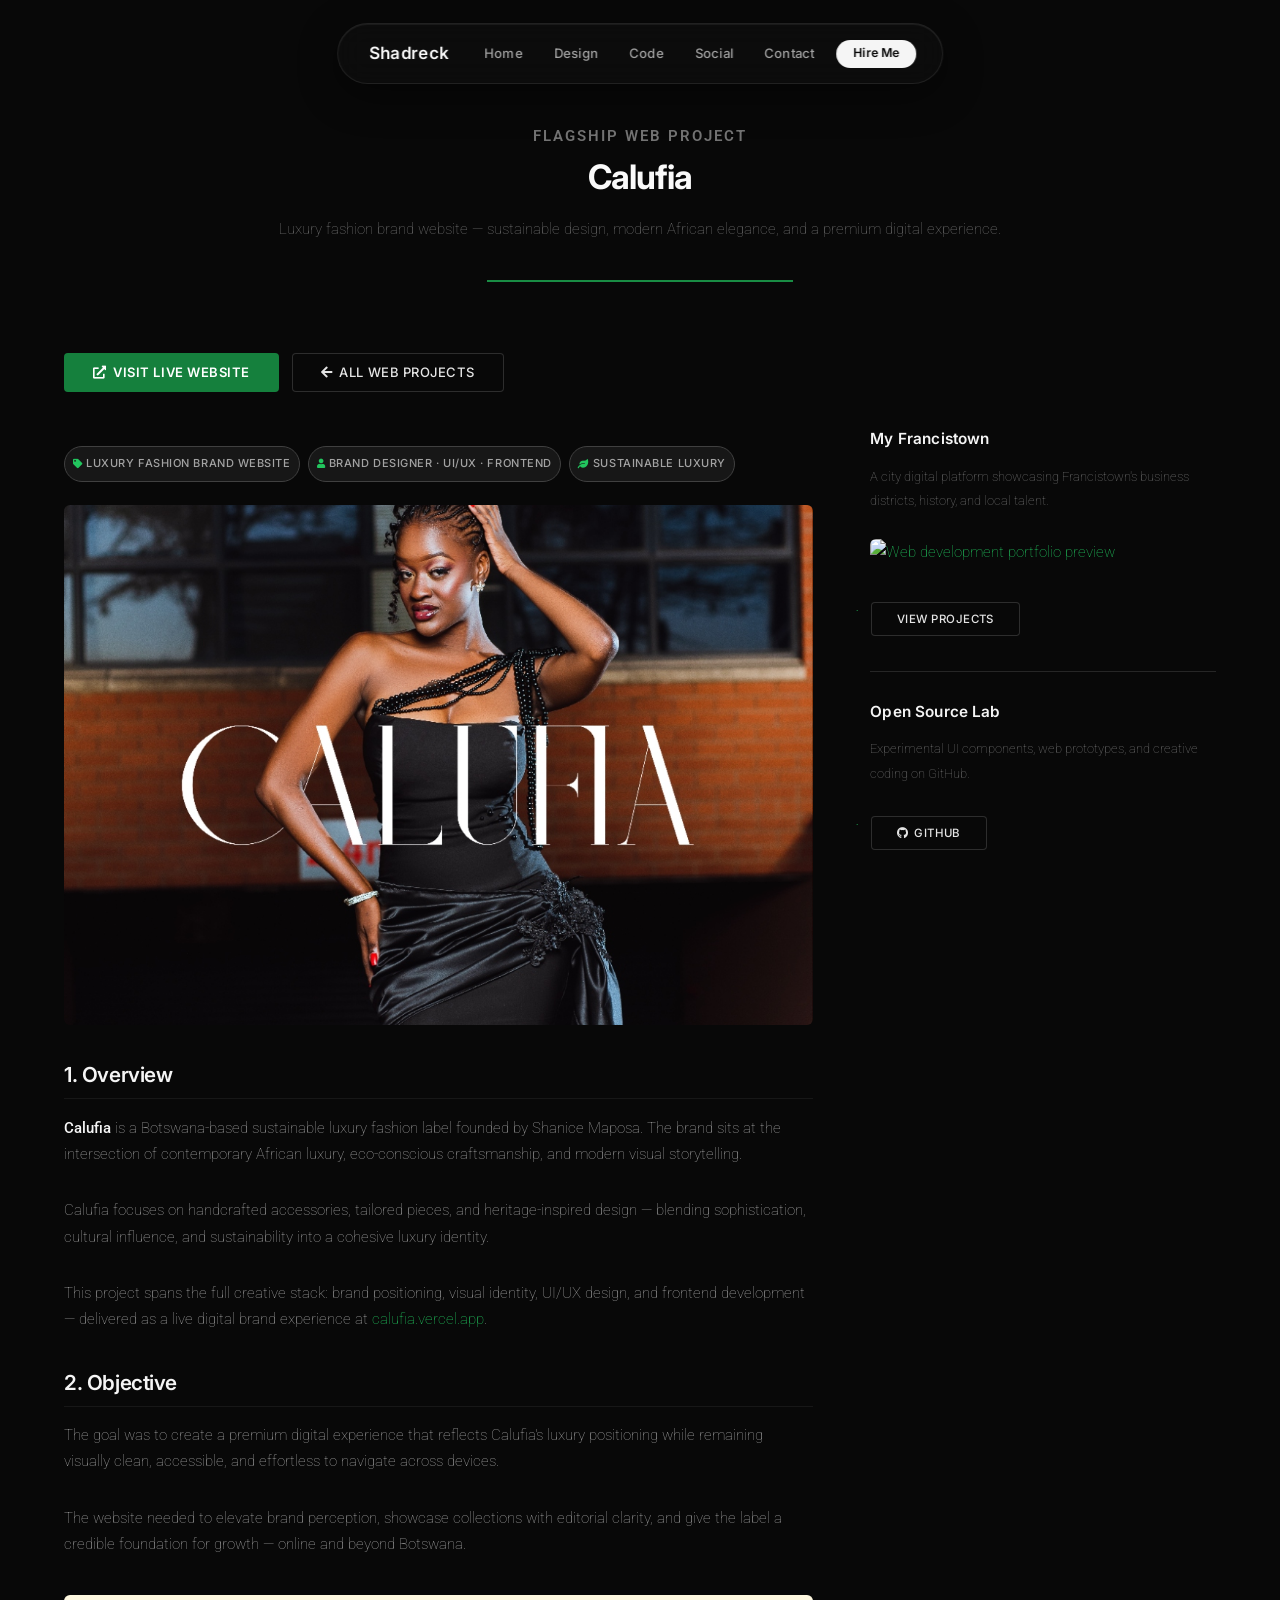
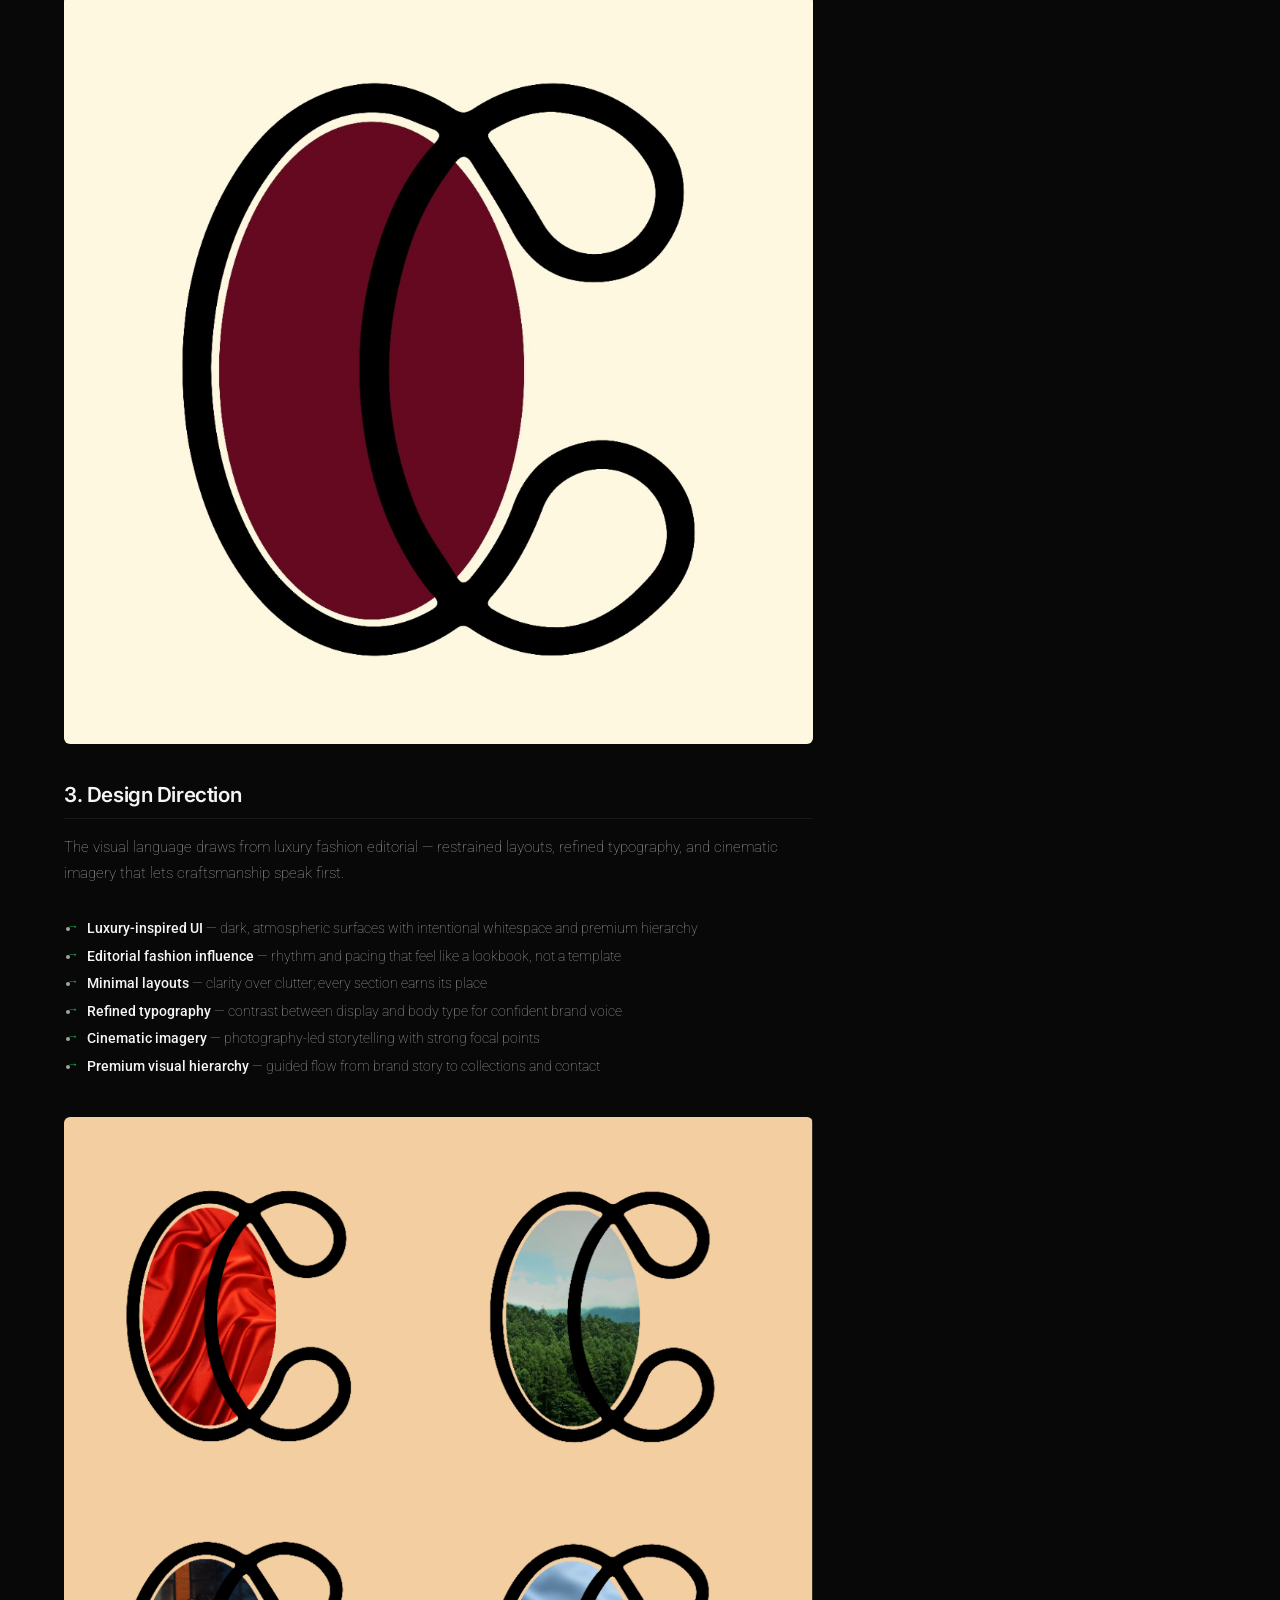
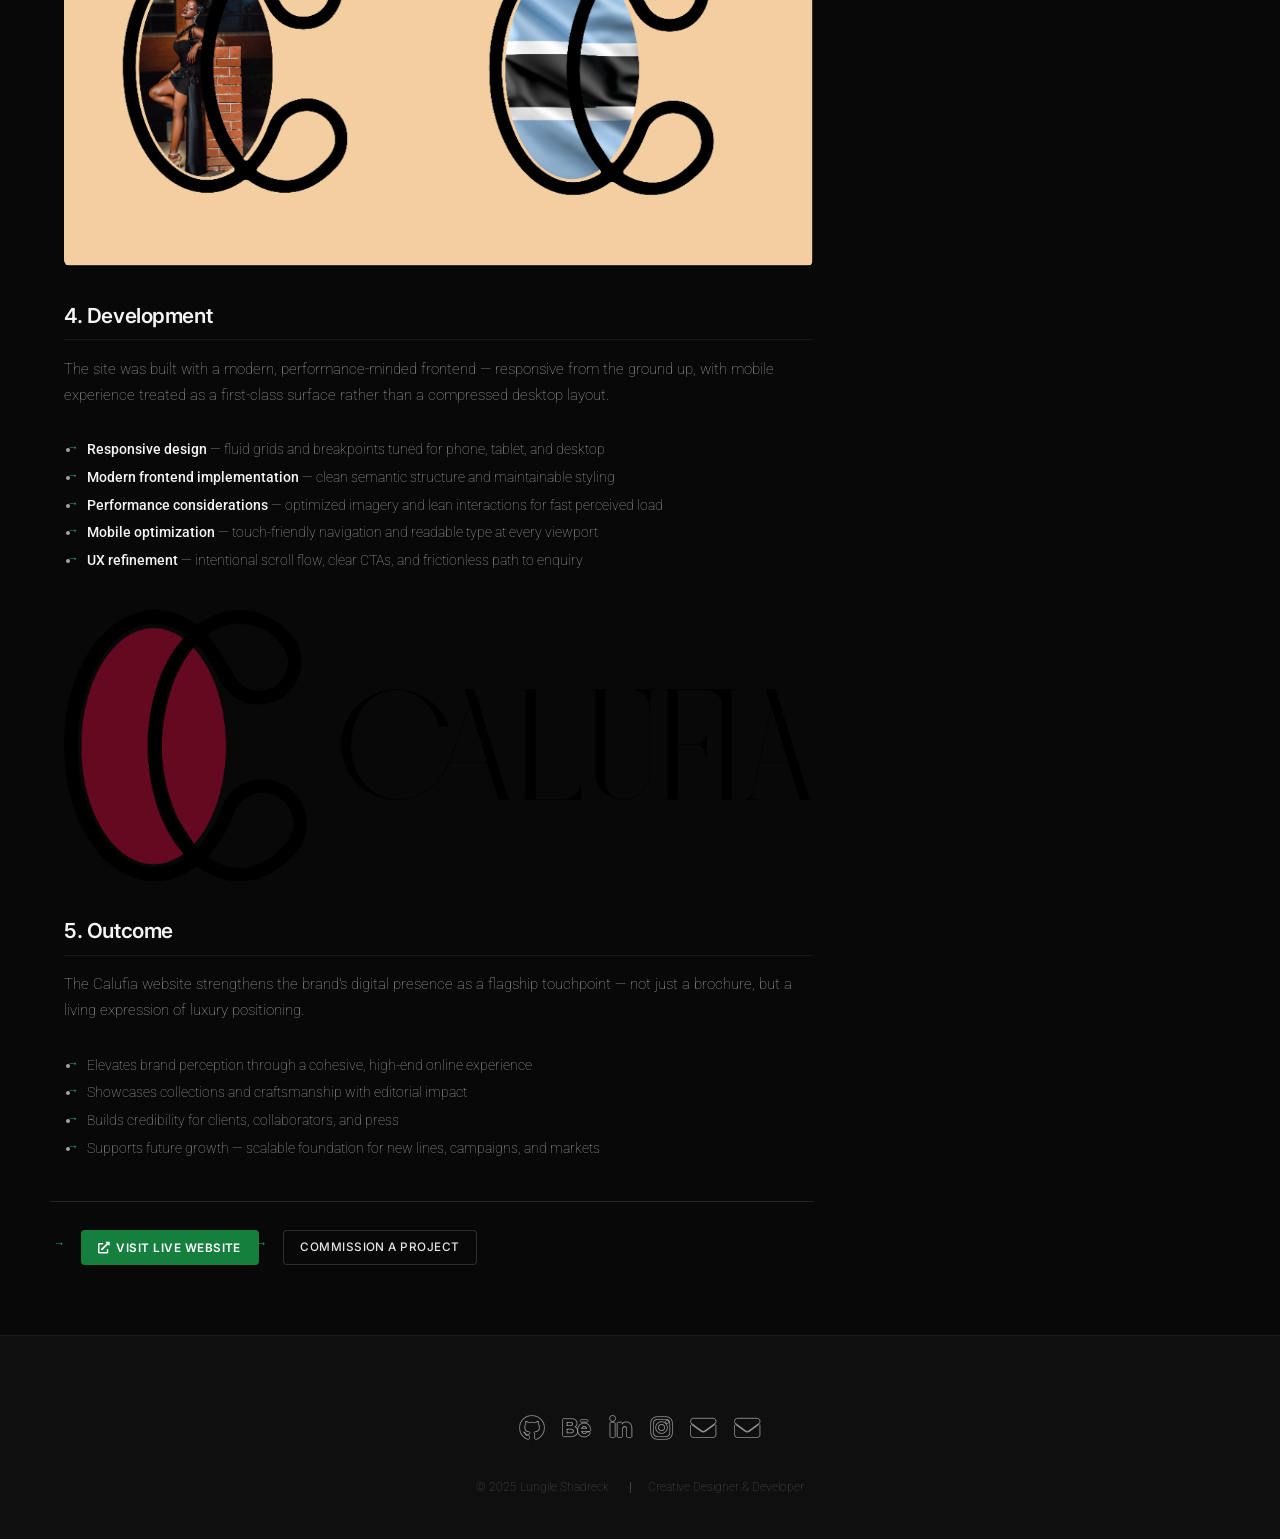
==== commit b5b90aaf: "Portfolio launch optimized" ====
--- a/calufia-case-study.html
+++ b/calufia-case-study.html
@@ -207,7 +207,7 @@
 
 	<script src="assets/js/jquery.min.js"></script>
 	<script src="assets/js/jquery.scrolly.min.js"></script>
-	<script src="assets/js/jquery.dropotron.min.js"></script>
+
 	<script src="assets/js/jquery.scrollex.min.js"></script>
 	<script src="assets/js/browser.min.js"></script>
 	<script src="assets/js/breakpoints.min.js"></script>
